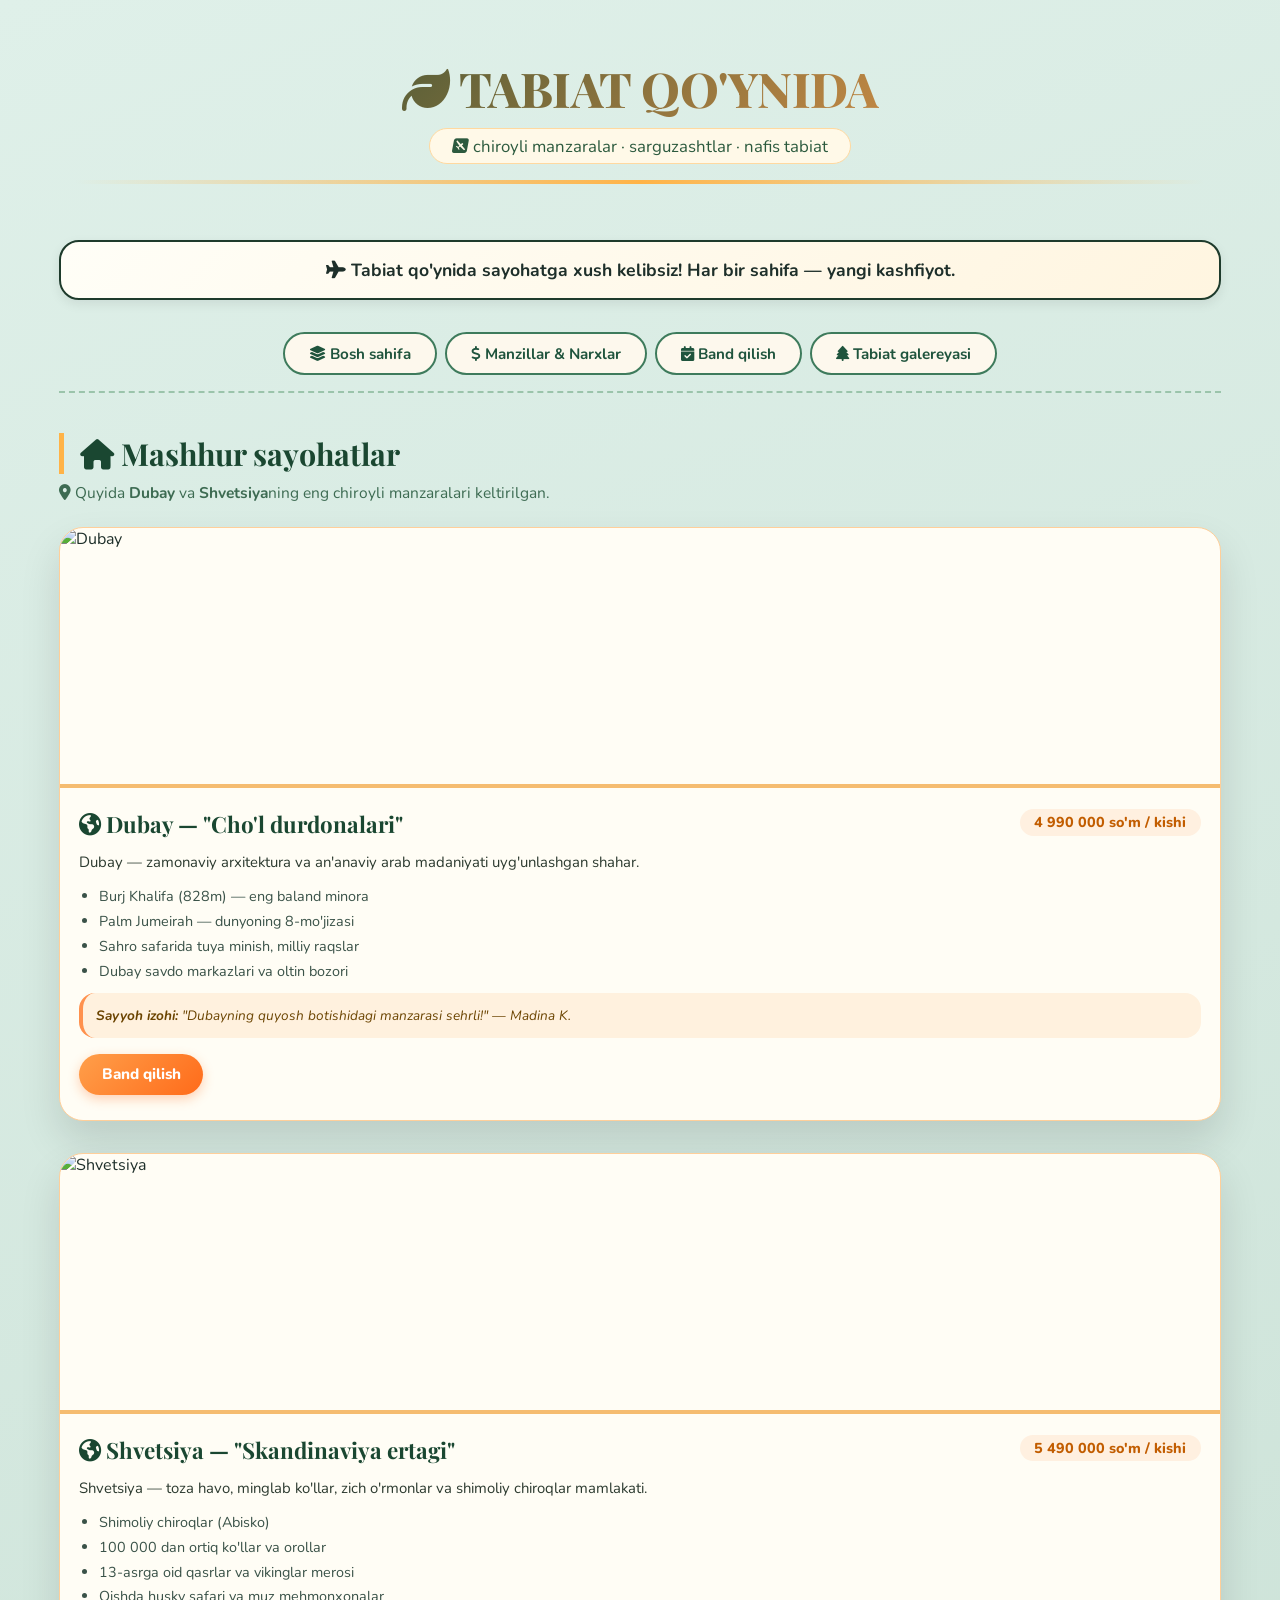
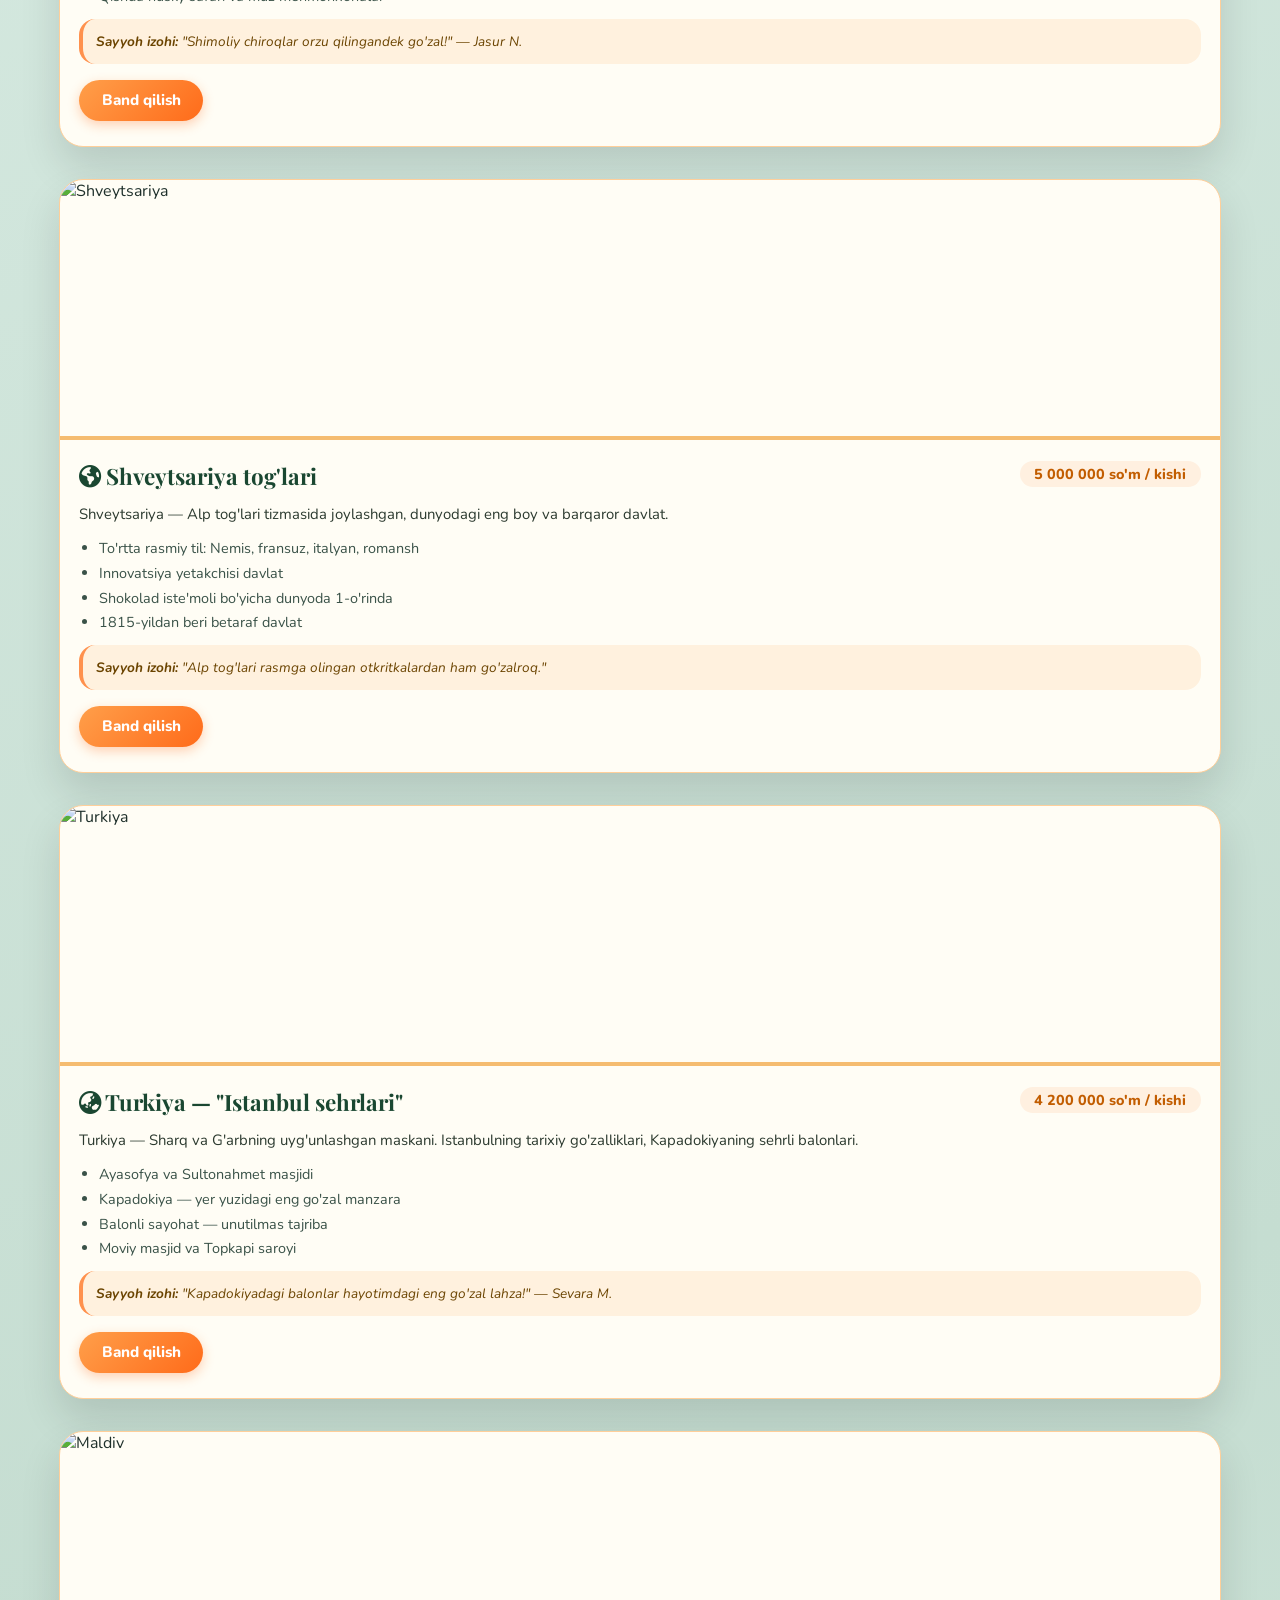
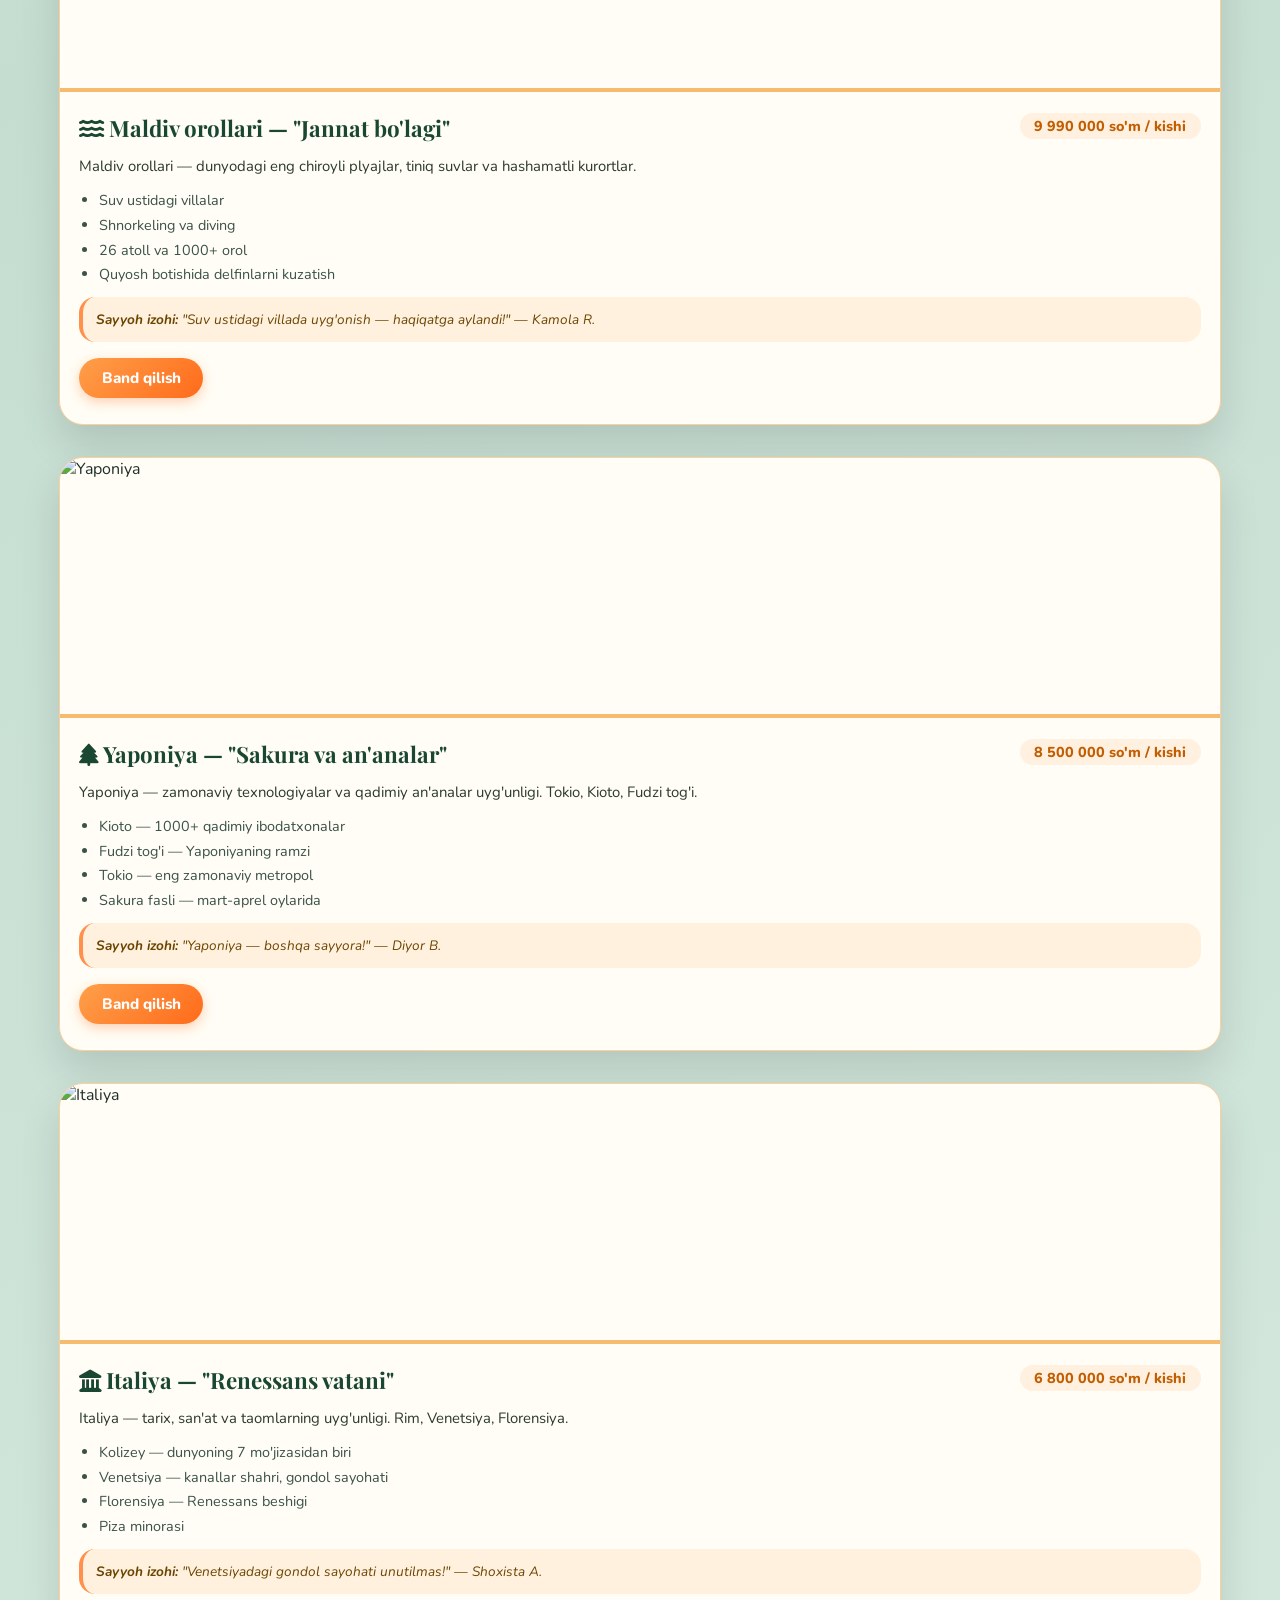
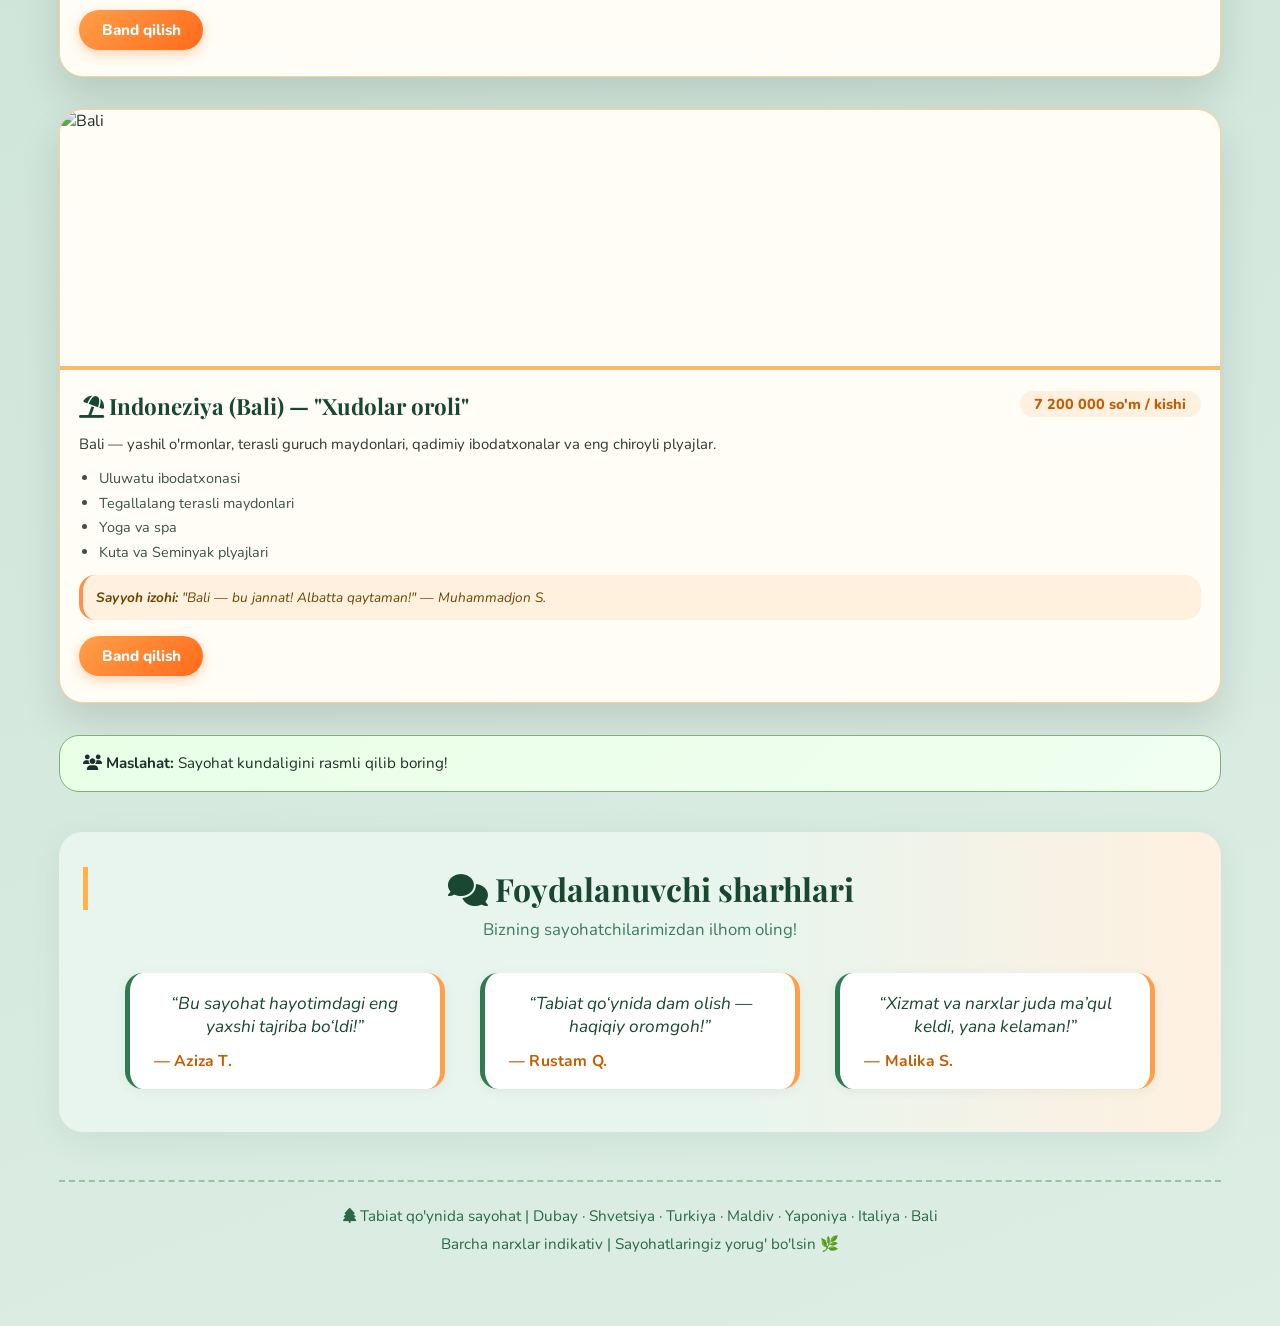
==== index.html @ a93dfc9c "first commit" ====
<!DOCTYPE html>
<html lang="uz">

<head>
    <meta charset="UTF-8">
    <meta name="viewport"
        content="width=device-width, initial-scale=1.0, maximum-scale=1.0, user-scalable=yes, viewport-fit=cover">
    <title>Tabiat Qo'ynida Sayohat</title>
    <link rel="stylesheet" href="https://cdnjs.cloudflare.com/ajax/libs/font-awesome/6.5.1/css/all.min.css">
    <link
        href="https://fonts.googleapis.com/css2?family=Playfair+Display:wght@700;800&family=Nunito:wght@400;600;700;800&display=swap"
        rel="stylesheet">
    <link rel="stylesheet" href="
    style.css">
</head>

<body>
    <div class="container">

        <div class="site-header">
            <h1><i class="fa-solid fa-leaf"></i> TABIAT QO'YNIDA</h1>
            <p><i class="fa-brands fa-avianex"></i> chiroyli manzaralar · sarguzashtlar · nafis tabiat</p>
        </div>

        <div class="welcome-bubble">
            <i class="fa-solid fa-plane"></i> Tabiat qo'ynida sayohatga xush kelibsiz! Har bir sahifa — yangi kashfiyot.
        </div>

        <div class="nav-tabs">
            <a href="#welcome-page" class="nav-tab"><i class="fa-solid fa-layer-group"></i> Bosh sahifa</a>
            <a href="#destinations-page" class="nav-tab"><i class="fa-solid fa-dollar-sign"></i> Manzillar & Narxlar</a>
            <a href="#booking-page" class="nav-tab"><i class="fa-solid fa-calendar-check"></i> Band qilish</a>
            <a href="#gallery-page" class="nav-tab"><i class="fa-solid fa-tree"></i> Tabiat galereyasi</a>
        </div>

        <!-- BOSH SAHIFA -->
        <div id="welcome-page" class="page">
            <div class="section-header">
                <h2><i class="fa-solid fa-house"></i> Mashhur sayohatlar</h2>
                <p><i class="fa-solid fa-location-dot"></i> Quyida <strong>Dubay</strong> va
                    <strong>Shvetsiya</strong>ning eng chiroyli manzaralari keltirilgan.</p>
            </div>

            <div class="travel-card" style="margin-bottom: 2rem;">
                <img class="card-img" src="https://images.unsplash.com/photo-1512453979798-5ea266f8880c?w=800&q=80"
                    alt="Dubay">
                <div class="card-content">
                    <div class="card-title">
                        <span><i class="fa-solid fa-earth-americas"></i> Dubay — "Cho'l durdonalari"</span>
                        <span class="price">4 990 000 so'm / kishi</span>
                    </div>
                    <div class="desc">Dubay — zamonaviy arxitektura va an'anaviy arab madaniyati uyg'unlashgan shahar.
                    </div>
                    <ul class="info-list">
                        <li>Burj Khalifa (828m) — eng baland minora</li>
                        <li>Palm Jumeirah — dunyoning 8-mo'jizasi</li>
                        <li>Sahro safarida tuya minish, milliy raqslar</li>
                        <li>Dubay savdo markazlari va oltin bozori</li>
                    </ul>
                    <div class="review-text"><strong>Sayyoh izohi:</strong> "Dubayning quyosh botishidagi manzarasi
                        sehrli!" — <em>Madina K.</em></div>
                    <a href="#booking-page" class="book-btn">Band qilish</a>
                </div>
            </div>

            <div class="travel-card" style="margin-bottom: 2rem;">
                <img class="card-img" src="https://images.unsplash.com/photo-1509356843151-3e7d96241e11?w=800&q=80"
                    alt="Shvetsiya">
                <div class="card-content">
                    <div class="card-title">
                        <span><i class="fa-solid fa-earth-americas"></i> Shvetsiya — "Skandinaviya ertagi"</span>
                        <span class="price">5 490 000 so'm / kishi</span>
                    </div>
                    <div class="desc">Shvetsiya — toza havo, minglab ko'llar, zich o'rmonlar va shimoliy chiroqlar
                        mamlakati.</div>
                    <ul class="info-list">
                        <li>Shimoliy chiroqlar (Abisko)</li>
                        <li>100 000 dan ortiq ko'llar va orollar</li>
                        <li>13-asrga oid qasrlar va vikinglar merosi</li>
                        <li>Qishda husky safari va muz mehmonxonalar</li>
                    </ul>
                    <div class="review-text"><strong>Sayyoh izohi:</strong> "Shimoliy chiroqlar orzu qilingandek
                        go'zal!" — <em>Jasur N.</em></div>
                    <a href="#booking-page" class="book-btn">Band qilish</a>
                </div>
            </div>

            <div class="travel-card" style="margin-bottom: 2rem;">
                <img class="card-img" src="https://images.unsplash.com/photo-1506905925346-21bda4d32df4?w=800&q=80"
                    alt="Shveytsariya">
                <div class="card-content">
                    <div class="card-title">
                        <span><i class="fa-solid fa-earth-americas"></i> Shveytsariya tog'lari</span>
                        <span class="price">5 000 000 so'm / kishi</span>
                    </div>
                    <div class="desc">Shveytsariya — Alp tog'lari tizmasida joylashgan, dunyodagi eng boy va barqaror
                        davlat.</div>
                    <ul class="info-list">
                        <li>To'rtta rasmiy til: Nemis, fransuz, italyan, romansh</li>
                        <li>Innovatsiya yetakchisi davlat</li>
                        <li>Shokolad iste'moli bo'yicha dunyoda 1-o'rinda</li>
                        <li>1815-yildan beri betaraf davlat</li>
                    </ul>
                    <div class="review-text"><strong>Sayyoh izohi:</strong> "Alp tog'lari rasmga olingan otkritkalardan
                        ham go'zalroq."</div>
                    <a href="#booking-page" class="book-btn">Band qilish</a>
                </div>
            </div>

            <div class="travel-card" style="margin-bottom: 2rem;">
                <img class="card-img" src="https://images.unsplash.com/photo-1524231757912-21f4fe3a7200?w=800&q=80"
                    alt="Turkiya">
                <div class="card-content">
                    <div class="card-title">
                        <span><i class="fa-solid fa-earth-asia"></i> Turkiya — "Istanbul sehrlari"</span>
                        <span class="price">4 200 000 so'm / kishi</span>
                    </div>
                    <div class="desc">Turkiya — Sharq va G'arbning uyg'unlashgan maskani. Istanbulning tarixiy
                        go'zalliklari, Kapadokiyaning sehrli balonlari.</div>
                    <ul class="info-list">
                        <li>Ayasofya va Sultonahmet masjidi</li>
                        <li>Kapadokiya — yer yuzidagi eng go'zal manzara</li>
                        <li>Balonli sayohat — unutilmas tajriba</li>
                        <li>Moviy masjid va Topkapi saroyi</li>
                    </ul>
                    <div class="review-text"><strong>Sayyoh izohi:</strong> "Kapadokiyadagi balonlar hayotimdagi eng
                        go'zal lahza!" — <em>Sevara M.</em></div>
                    <a href="#booking-page" class="book-btn">Band qilish</a>
                </div>
            </div>

            <div class="travel-card" style="margin-bottom: 2rem;">
                <img class="card-img" src="https://images.unsplash.com/photo-1514282401047-d79a71a590e8?w=800&q=80"
                    alt="Maldiv">
                <div class="card-content">
                    <div class="card-title">
                        <span><i class="fa-solid fa-water"></i> Maldiv orollari — "Jannat bo'lagi"</span>
                        <span class="price">9 990 000 so'm / kishi</span>
                    </div>
                    <div class="desc">Maldiv orollari — dunyodagi eng chiroyli plyajlar, tiniq suvlar va hashamatli
                        kurortlar.</div>
                    <ul class="info-list">
                        <li>Suv ustidagi villalar</li>
                        <li>Shnorkeling va diving</li>
                        <li>26 atoll va 1000+ orol</li>
                        <li>Quyosh botishida delfinlarni kuzatish</li>
                    </ul>
                    <div class="review-text"><strong>Sayyoh izohi:</strong> "Suv ustidagi villada uyg'onish — haqiqatga
                        aylandi!" — <em>Kamola R.</em></div>
                    <a href="#booking-page" class="book-btn">Band qilish</a>
                </div>
            </div>

            <div class="travel-card" style="margin-bottom: 2rem;">
                <img class="card-img" src="https://images.unsplash.com/photo-1528360983277-13d401cdc186?w=800&q=80"
                    alt="Yaponiya">
                <div class="card-content">
                    <div class="card-title">
                        <span><i class="fa-solid fa-tree"></i> Yaponiya — "Sakura va an'analar"</span>
                        <span class="price">8 500 000 so'm / kishi</span>
                    </div>
                    <div class="desc">Yaponiya — zamonaviy texnologiyalar va qadimiy an'analar uyg'unligi. Tokio, Kioto,
                        Fudzi tog'i.</div>
                    <ul class="info-list">
                        <li>Kioto — 1000+ qadimiy ibodatxonalar</li>
                        <li>Fudzi tog'i — Yaponiyaning ramzi</li>
                        <li>Tokio — eng zamonaviy metropol</li>
                        <li>Sakura fasli — mart-aprel oylarida</li>
                    </ul>
                    <div class="review-text"><strong>Sayyoh izohi:</strong> "Yaponiya — boshqa sayyora!" — <em>Diyor
                            B.</em></div>
                    <a href="#booking-page" class="book-btn">Band qilish</a>
                </div>
            </div>

            <div class="travel-card" style="margin-bottom: 2rem;">
                <img class="card-img" src="https://images.unsplash.com/photo-1552832230-c0197dd311b5?w=800&q=80"
                    alt="Italiya">
                <div class="card-content">
                    <div class="card-title">
                        <span><i class="fa-solid fa-landmark"></i> Italiya — "Renessans vatani"</span>
                        <span class="price">6 800 000 so'm / kishi</span>
                    </div>
                    <div class="desc">Italiya — tarix, san'at va taomlarning uyg'unligi. Rim, Venetsiya, Florensiya.
                    </div>
                    <ul class="info-list">
                        <li>Kolizey — dunyoning 7 mo'jizasidan biri</li>
                        <li>Venetsiya — kanallar shahri, gondol sayohati</li>
                        <li>Florensiya — Renessans beshigi</li>
                        <li>Piza minorasi</li>
                    </ul>
                    <div class="review-text"><strong>Sayyoh izohi:</strong> "Venetsiyadagi gondol sayohati unutilmas!" —
                        <em>Shoxista A.</em></div>
                    <a href="#booking-page" class="book-btn">Band qilish</a>
                </div>
            </div>

            <div class="travel-card" style="margin-bottom: 2rem;">
                <img class="card-img" src="https://images.unsplash.com/photo-1537996194471-e657df975ab4?w=800&q=80"
                    alt="Bali">
                <div class="card-content">
                    <div class="card-title">
                        <span><i class="fa-solid fa-umbrella-beach"></i> Indoneziya (Bali) — "Xudolar oroli"</span>
                        <span class="price">7 200 000 so'm / kishi</span>
                    </div>
                    <div class="desc">Bali — yashil o'rmonlar, terasli guruch maydonlari, qadimiy ibodatxonalar va eng
                        chiroyli plyajlar.</div>
                    <ul class="info-list">
                        <li>Uluwatu ibodatxonasi</li>
                        <li>Tegallalang terasli maydonlari</li>
                        <li>Yoga va spa</li>
                        <li>Kuta va Seminyak plyajlari</li>
                    </ul>
                    <div class="review-text"><strong>Sayyoh izohi:</strong> "Bali — bu jannat! Albatta qaytaman!" —
                        <em>Muhammadjon S.</em></div>
                    <a href="#booking-page" class="book-btn">Band qilish</a>
                </div>
            </div>

            <div class="travel-tip">
                <div><i class="fa-solid fa-users"></i> <strong>Maslahat:</strong> Sayohat kundaligini rasmli qilib
                     boring!</div>
            </div>
        </div>

            <!-- FOYDALANUVCHI SHARHLARI -->
            <div class="testimonial-section">
                <div class="section-header">
                    <h2><i class="fa-solid fa-comments"></i> Foydalanuvchi sharhlari</h2>
                    <p>Bizning sayohatchilarimizdan ilhom oling!</p>
                </div>
                <div class="testimonial-list">
                    <div class="testimonial">
                        <div class="testimonial-text">“Bu sayohat hayotimdagi eng yaxshi tajriba bo‘ldi!”</div>
                        <div class="testimonial-author">— <strong>Aziza T.</strong></div>
                    </div>
                    <div class="testimonial">
                        <div class="testimonial-text">“Tabiat qo‘ynida dam olish — haqiqiy oromgoh!”</div>
                        <div class="testimonial-author">— <strong>Rustam Q.</strong></div>
                    </div>
                    <div class="testimonial">
                        <div class="testimonial-text">“Xizmat va narxlar juda ma’qul keldi, yana kelaman!”</div>
                        <div class="testimonial-author">— <strong>Malika S.</strong></div>
                    </div>
                </div>
            </div>

        <!-- MANZILLAR -->
        <div id="destinations-page" class="page">
            <div class="section-header">
                <h2><i class="fa-solid fa-house"></i> Boshqa sayohat manzillari</h2>
                <p><i class="fa-solid fa-cloud"></i> Yana 4 ajoyib tabiat maskani</p>
            </div>
            <div class="card-grid">
                <div class="travel-card">
                    <img class="card-img" src="https://images.unsplash.com/photo-1501854140801-50d01698950b?w=600&q=80"
                        alt="Sirdaryo">
                    <div class="card-content">
                        <div class="card-title">
                            <span><i class="fa-solid fa-umbrella"></i> Sirdaryo bo'ylari</span>
                            <span class="price">550 000 so'm</span>
                        </div>
                        <div class="desc">Ekotur, qushlarni kuzatish, daryo bo'yida estetik eskizlar. 1 kunlik piknik.
                        </div>
                        <ul class="info-list">
                            <li>Qayiqda sayr qilish</li>
                            <li>Baliq ovlash ustaxonasi</li>
                            <li>O'tin yoqib choy ichish</li>
                        </ul>
                        <a href="#booking-page" class="book-btn">Band qilish</a>
                    </div>
                </div>
                <div class="travel-card">
                    <img class="card-img" src="https://images.unsplash.com/photo-1464822759023-fed622ff2c3b?w=600&q=80"
                        alt="Chimyon">
                    <div class="card-content">
                        <div class="card-title">
                            <span><i class="fa-solid fa-mountain"></i> Chimyon tog'lari</span>
                            <span class="price">720 000 so'm</span>
                        </div>
                        <div class="desc">Afsonaviy go'zal vodiylar, otda sayr, kechki o'tin yonida hikoyalar.</div>
                        <ul class="info-list">
                            <li>Otda 2 soatlik sayohat</li>
                            <li>Tog' cho'qqisida quyosh chiqishi</li>
                            <li>Milliy taomlar master-klassi</li>
                        </ul>
                        <a href="#booking-page" class="book-btn">Band qilish</a>
                    </div>
                </div>
                <div class="travel-card">
                    <img class="card-img" src="https://images.unsplash.com/photo-1433086966358-54859d0ed716?w=600&q=80"
                        alt="Moviy ko'l">
                    <div class="card-content">
                        <div class="card-title">
                            <span><i class="fa-solid fa-bridge"></i> Moviy ko'l</span>
                            <span class="price">850 000 so'm</span>
                        </div>
                        <div class="desc">Kemping, qayiqda sayr, yulduzlar ostidagi kecha. Ikki kunlik dastur.</div>
                        <ul class="info-list">
                            <li>Palatkada tunash</li>
                            <li>Teleskop bilan yulduzlarni kuzatish</li>
                            <li>Sketch workshop</li>
                        </ul>
                        <a href="#booking-page" class="book-btn">Band qilish</a>
                    </div>
                </div>
                <div class="travel-card">
                    <img class="card-img"
                        src=https://encrypted-tbn0.gstatic.com/images?q=tbn:ANd9GcRQKyNlygHEwhlpiHHBRqv7rq2fpWgRv-aMsA&sa"
                        alt="Lola dalalari">
                    <div class="card-content">
                        <div class="card-title">
                            <span><i class="fa-solid fa-spa"></i> Lola dalalari</span>
                            <span class="price">480 000 so'm</span>
                        </div>
                        <div class="desc">Bahorgi romantika, gullar orasida sayr, milliy taomlar va foto sessiya.</div>
                        <ul class="info-list">
                            <li>Professional suratga olish</li>
                            <li>Gulli dalada piknik</li>
                            <li>Quritilgan lola sovg'a</li>
                        </ul>
                        <a href="#booking-page" class="book-btn">Band qilish</a>
                    </div>
                </div>
            </div>
            <div class="travel-tip" style="margin-top: 2rem;">
                <div><i class="fa-solid fa-envelope-open"></i> <strong>Maxsus taklif:</strong> 2 yoki undan ortiq
                    sayohatni band qilsangiz, 10% chegirma!</div>
            </div>
        </div>

        <!-- BAND QILISH -->
        <div id="booking-page" class="page">
            <div class="section-header">
                <h2><i class="fa-solid fa-star"></i> Sayohatni band qilish</h2>
                <p>Quyidagi shaklni to'ldiring, biz siz bilan bog'lanamiz!</p>
            </div>
            <div class="booking-form">
                <div class="form-group">
                    <label><i class="fa-solid fa-address-card"></i> Ismingiz</label>
                    <input type="text" placeholder="Masalan: Aziz" required>
                </div>
                <div class="form-group">
                    <label><i class="fa-solid fa-envelope"></i> Email</label>
                    <input type="email" placeholder="aziz@example.com" required>
                </div>
                <div class="form-group">
                    <label><i class="fa-solid fa-phone"></i> Telefon raqam</label>
                    <input type="tel" placeholder="+998 90 123 45 67" required>
                </div>
                <div class="form-group">
                    <label><i class="fa-solid fa-file"></i> Sayohatni tanlang</label>
                    <select>
                        <option>🇦🇪 Dubay — 4 990 000 so'm</option>
                        <option>🇸🇪 Shvetsiya — 5 490 000 so'm</option>
                        <option>🇨🇭 Shveytsariya — 5 000 000 so'm</option>
                        <option>🇹🇷 Turkiya — 4 200 000 so'm</option>
                        <option>🌊 Maldiv — 9 990 000 so'm</option>
                        <option>🇯🇵 Yaponiya — 8 500 000 so'm</option>
                        <option>🇮🇹 Italiya — 6 800 000 so'm</option>
                        <option>🇮🇩 Bali (Indoneziya) — 7 200 000 so'm</option>
                        <option>🌊 Sirdaryo bo'ylari — 550 000 so'm</option>
                        <option>⛰️ Chimyon tog'lari — 720 000 so'm</option>
                        <option>💧 Moviy ko'l — 850 000 so'm</option>
                        <option>🌷 Lola dalalari — 480 000 so'm</option>
                    </select>
                </div>
                <div class="form-group">
                    <label><i class="fa-solid fa-database"></i> Sayohat sanasi</label>
                    <input type="date" required>
                </div>
                <div class="form-group">
                    <label><i class="fa-solid fa-users"></i> Sayohatchilar soni</label>
                    <input type="number" min="1" max="20" value="2">
                </div>
                <div class="form-group">
                    <label><i class="fa-solid fa-comment"></i> Izoh yoki maxsus talablar</label>
                    <textarea rows="3" placeholder="Shu yerga izoh yozasiz..."></textarea>
                </div>
                <a href="index1.html">
                    <button class="book-btn" style="width:100%; font-size:1.1rem; padding: 0.9rem;">
                        <i class="fa-solid fa-paper-plane"></i> Sayohatni band qilish
                    </button>
                </a>
            </div>
        </div>

        <!-- GALEREYA -->
        <div id="gallery-page" class="page">
            <div class="section-header">
                <h2><i class="fa-solid fa-images"></i> Tabiat galereyasi</h2>
                <p>Tabiatning sehrli onlari.</p>
            </div>
            <div class="gallery-grid" style="margin: 2rem 0;">
                <div class="gallery-item">
                    <img class="gallery-img"
                        src="https://images.unsplash.com/photo-1469474968028-56623f02e42e?w=400&q=80"
                        alt="Quyosh botishi" loading="lazy">
                    <p><i class="fa-solid fa-tree"></i> Quyosh botishi</p>
                </div>
                <div class="gallery-item">
                    <img class="gallery-img"
                        src="https://images.unsplash.com/photo-1439066615861-d1af74d74000?w=400&q=80" alt="Tog' ko'li"
                        loading="lazy">
                    <p><i class="fa-solid fa-mountain"></i> Tog' ko'li</p>
                </div>
                <div class="gallery-item">
                    <img class="gallery-img"
                        src="https://images.unsplash.com/photo-1506905925346-21bda4d32df4?w=400&q=80" alt="Cho'qqilar"
                        loading="lazy">
                    <p><i class="fa-solid fa-mountain"></i> Qorli cho'qqilar</p>
                </div>
                <div class="gallery-item">
                    <img class="gallery-img"
                        src="https://images.unsplash.com/photo-1433086966358-54859d0ed716?w=400&q=80" alt="Sharshara"
                        loading="lazy">
                    <p><i class="fa-solid fa-water"></i> Sharshara vodiy</p>
                </div>
                <div class="gallery-item">
                    <img class="gallery-img"
                        src="https://images.unsplash.com/photo-1464822759023-fed622ff2c3b?w=400&q=80" alt="Yaylov"
                        loading="lazy">
                    <p><i class="fa-solid fa-snowflake"></i> Yaylov va gullar</p>
                </div>
                <div class="gallery-item">
                    <img class="gallery-img"
                        src="https://images.unsplash.com/photo-1507525428034-b723cf961d3e?w=400&q=80" alt="Sohil"
                        loading="lazy">
                    <p><i class="fa-solid fa-water"></i> Sokin sohil</p>
                </div>
            </div>
            <div class="travel-tip">
                <div><i class="fa-solid fa-image"></i> <strong>Eslatma:</strong> Har bir rasm — tabiatdan olingan
                    haqiqiy kadrlar!</div>
            </div>
        </div>

        <footer>
            <p><i class="fa-solid fa-tree"></i> Tabiat qo'ynida sayohat | Dubay · Shvetsiya · Turkiya · Maldiv ·
                Yaponiya · Italiya · Bali</p>
            <p style="margin-top: 0.5rem;">Barcha narxlar indikativ | Sayohatlaringiz yorug' bo'lsin 🌿</p>
        </footer>

    </div>
</body>

</html>
---- style.css ----
* { margin: 0; padding: 0; box-sizing: border-box; }

        :root {
            --green-dark: #1a4731;
            --green-mid: #2f7a52;
            --green-light: #e8f5ee;
            --orange: #ff9f4a;
            --orange-light: #fff0e0;
            --cream: #fffdf5;
            --shadow: 0 20px 40px rgba(0,0,0,0.12);
        }

        body {
            background: linear-gradient(160deg, #dff0e9 0%, #c5ddd1 50%, #ddeee5 100%);
            font-family: 'Nunito', sans-serif;
            color: #1e2f2a;
            min-height: 100vh;
        }

        .container {
            max-width: 1200px;
            margin: 0 auto;
            padding: 1rem 1.2rem 3rem;
        }

        .site-header {
            text-align: center;
            padding: 2.5rem 1rem 1.5rem;
            margin-bottom: 2rem;
            position: relative;
        }
        .site-header::after {
            content: '';
            display: block;
            height: 4px;
            background: linear-gradient(90deg, transparent, #ffb347, transparent);
            margin-top: 1rem;
            border-radius: 2px;
        }
        .site-header h1 {
            font-family: 'Playfair Display', serif;
            font-size: 3rem;
            background: linear-gradient(135deg, #1a4731, #ff9f4a);
            -webkit-background-clip: text;
            background-clip: text;
            color: transparent;
            font-weight: 800;
            letter-spacing: -0.5px;
        }
        .site-header p {
            font-size: 1.05rem;
            color: #2c5a3e;
            background: #fff9e8;
            display: inline-block;
            padding: 0.35rem 1.4rem;
            border-radius: 40px;
            margin-top: 0.5rem;
            border: 1px solid #ffd9a0;
        }

        .welcome-bubble {
            background: linear-gradient(135deg, #fffef7, #fff5e0);
            border-radius: 20px;
            padding: 1rem 1.8rem;
            margin: 0 0 2rem;
            border: 2px solid #1e3b2c;
            font-weight: 700;
            font-size: 1.1rem;
            text-align: center;
            box-shadow: 0 4px 12px rgba(0,0,0,0.08);
        }

        .nav-tabs {
            display: flex;
            flex-wrap: wrap;
            justify-content: center;
            gap: 0.5rem;
            margin-bottom: 2.5rem;
            padding-bottom: 1rem;
            border-bottom: 2px dashed #9bc4ab;
        }
        .nav-tab {
            background: #fdf8ed;
            border: 2px solid #3e7b5c;
            padding: 0.6rem 1.5rem;
            border-radius: 60px;
            font-weight: 700;
            font-size: 0.95rem;
            color: #1f543d;
            text-decoration: none;
            transition: all 0.2s;
        }
        .nav-tab:hover {
            background: #ffe3b5;
            border-color: #ff914d;
            transform: translateY(-2px);
        }

        .page { display: none; animation: fadeIn 0.4s ease; }
        #welcome-page:target,
        #destinations-page:target,
        #booking-page:target,
        #gallery-page:target { display: block; }
        body:not(:has(:target)) #welcome-page { display: block; }
        body:has(:target) .page:not(:target) { display: none; }

        @keyframes fadeIn {
            from { opacity: 0; transform: translateY(12px); }
            to   { opacity: 1; transform: translateY(0); }
        }

        .card-grid {
            display: grid;
            grid-template-columns: repeat(auto-fit, minmax(300px, 1fr));
            gap: 2rem;
            margin-top: 1.5rem;
        }

        .travel-card {
            background: var(--cream);
            border-radius: 24px;
            overflow: hidden;
            box-shadow: var(--shadow);
            transition: transform 0.25s, box-shadow 0.25s;
            border: 1px solid #ffcf9a;
        }
        .travel-card:hover {
            transform: translateY(-6px);
            box-shadow: 0 28px 50px rgba(0,0,0,0.16);
        }

        .card-img {
            width: 100%;
            height: 260px;
            object-fit: cover;
            display: block;
            border-bottom: 4px solid #f5bc70;
        }

        .card-content { padding: 1.3rem 1.2rem 1.6rem; }

        .card-title {
            font-family: 'Playfair Display', serif;
            font-size: 1.4rem;
            font-weight: 700;
            display: flex;
            justify-content: space-between;
            align-items: flex-start;
            flex-wrap: wrap;
            gap: 0.4rem;
            margin-bottom: 0.75rem;
            color: var(--green-dark);
        }

        .price {
            background: var(--orange-light);
            padding: 0.2rem 0.9rem;
            border-radius: 60px;
            font-size: 0.9rem;
            font-family: 'Nunito', sans-serif;
            color: #c25d00;
            font-weight: 800;
            white-space: nowrap;
        }

        .desc {
            color: #2c3a2f;
            line-height: 1.6;
            margin: 0.7rem 0;
            font-size: 0.93rem;
        }

        .info-list {
            margin: 0.7rem 0;
            padding-left: 1.2rem;
            font-size: 0.9rem;
            color: #3a5248;
        }
        .info-list li { margin: 0.3rem 0; }

/* Testimonial (foydalanuvchi sharhlari) bo‘limi */
.testimonial-section {
    background: linear-gradient(90deg, #e8f5ee 60%, #fff0e0 100%);
    border-radius: 24px;
    box-shadow: 0 8px 32px rgba(44, 90, 62, 0.08);
    margin: 2.5rem 0 2.5rem 0;
    padding: 2.2rem 1.5rem 2.2rem 1.5rem;
    text-align: center;
}
.testimonial-section .section-header h2 {
    font-size: 2rem;
    color: #1a4731;
    margin-bottom: 0.2rem;
}
.testimonial-section .section-header p {
    color: #3e7b5c;
    font-size: 1.05rem;
    margin-bottom: 1.5rem;
}
.testimonial-list {
    display: flex;
    flex-wrap: wrap;
    justify-content: center;
    gap: 2.2rem;
}
.testimonial {
    background: #fff;
    border-radius: 18px;
    box-shadow: 0 2px 12px rgba(44, 90, 62, 0.07);
    padding: 1.2rem 1.5rem 1.1rem 1.5rem;
    max-width: 320px;
    min-width: 220px;
    margin: 0.5rem 0;
    border-left: 5px solid #2f7a52;
    border-right: 5px solid #ff9f4a;
    display: flex;
    flex-direction: column;
    align-items: flex-start;
    transition: transform 0.18s;
}
.testimonial:hover {
    transform: scale(1.04) rotate(-1deg);
    box-shadow: 0 8px 32px rgba(44, 90, 62, 0.13);
}
.testimonial-text {
    font-size: 1.08rem;
    color: #1a4731;
    font-style: italic;
    margin-bottom: 0.7rem;
}
.testimonial-author {
    color: #c25d00;
    font-weight: 700;
    font-size: 0.98rem;
    letter-spacing: 0.2px;
}

        .review-text {
            background: #fff1de;
            padding: 0.8rem;
            border-radius: 16px;
            margin-top: 0.8rem;
            font-style: italic;
            font-size: 0.85rem;
            border-left: 4px solid #ff914d;
            color: #6b4400;
        }

        .book-btn {
            display: inline-block;
            background: linear-gradient(135deg, #ff9f4a, #ff6b1a);
            color: white;
            font-weight: 800;
            padding: 0.65rem 1.4rem;
            border-radius: 60px;
            text-decoration: none;
            margin-top: 1rem;
            transition: 0.2s;
            font-size: 0.95rem;
            box-shadow: 0 4px 12px rgba(255,107,26,0.3);
            cursor: pointer;
            border: none;
        }
        .book-btn:hover {
            background: linear-gradient(135deg, #ffb06a, #ff7c30);
            transform: translateY(-1px);
        }

        .section-header { margin-bottom: 1.5rem; }
        .section-header h2 {
            font-family: 'Playfair Display', serif;
            font-size: 1.9rem;
            border-left: 5px solid #ffb347;
            padding-left: 1rem;
            color: var(--green-dark);
        }
        .section-header p {
            margin-top: 0.5rem;
            color: #3d6b52;
            font-size: 0.97rem;
        }

        .travel-tip {
            background: linear-gradient(135deg, #e9ffe6, #f0fff0);
            border-radius: 20px;
            padding: 1.1rem 1.4rem;
            margin: 1.8rem 0;
            display: flex;
            align-items: center;
            gap: 0.8rem;
            flex-wrap: wrap;
            border: 1px solid #7fb073;
            font-size: 0.95rem;
        }

        .booking-form {
            background: #fef9e6;
            border-radius: 30px;
            padding: 2rem 2.5rem;
            box-shadow: var(--shadow);
            border: 2px solid #ffcf8a;
            margin: 1rem 0;
            max-width: 700px;
        }
        .form-group { margin-bottom: 1.2rem; }
        label {
            font-weight: 700;
            display: block;
            margin-bottom: 0.4rem;
            color: #2b5e3b;
            font-size: 0.95rem;
        }
        input, select, textarea {
            width: 100%;
            padding: 0.8rem 1.1rem;
            border-radius: 50px;
            border: 2px solid #cfe3d6;
            background: white;
            font-size: 1rem;
            font-family: 'Nunito', sans-serif;
            transition: border-color 0.2s;
        }
        textarea { border-radius: 20px; }
        input:focus, select:focus, textarea:focus {
            border-color: #ffaa55;
            outline: none;
        }

        .gallery-grid {
            display: grid;
            grid-template-columns: repeat(auto-fit, minmax(170px, 1fr));
            gap: 1.2rem;
        }
        .gallery-item {
            border-radius: 20px;
            overflow: hidden;
            background: #ffe7c4;
            box-shadow: 0 8px 20px rgba(0,0,0,0.1);
            transition: transform 0.2s;
        }
        .gallery-item:hover { transform: scale(1.03); }
        .gallery-img {
            width: 100%;
            height: 170px;
            object-fit: cover;
            display: block;
        }
        .gallery-item p {
            padding: 0.6rem;
            text-align: center;
            font-weight: 600;
            background: #fff2e0;
            font-size: 0.85rem;
        }

        footer {
            margin-top: 3rem;
            text-align: center;
            padding: 1.5rem;
            border-top: 2px dashed #9bc0a5;
            color: #2a6745;
            font-size: 0.95rem;
        }

        @media (max-width: 640px) {
            .site-header h1 { font-size: 2rem; }
            .nav-tab { padding: 0.4rem 1rem; font-size: 0.82rem; }
            .card-title { font-size: 1.2rem; }
            .welcome-bubble { font-size: 1rem; }
            .booking-form { padding: 1.5rem; }
        }
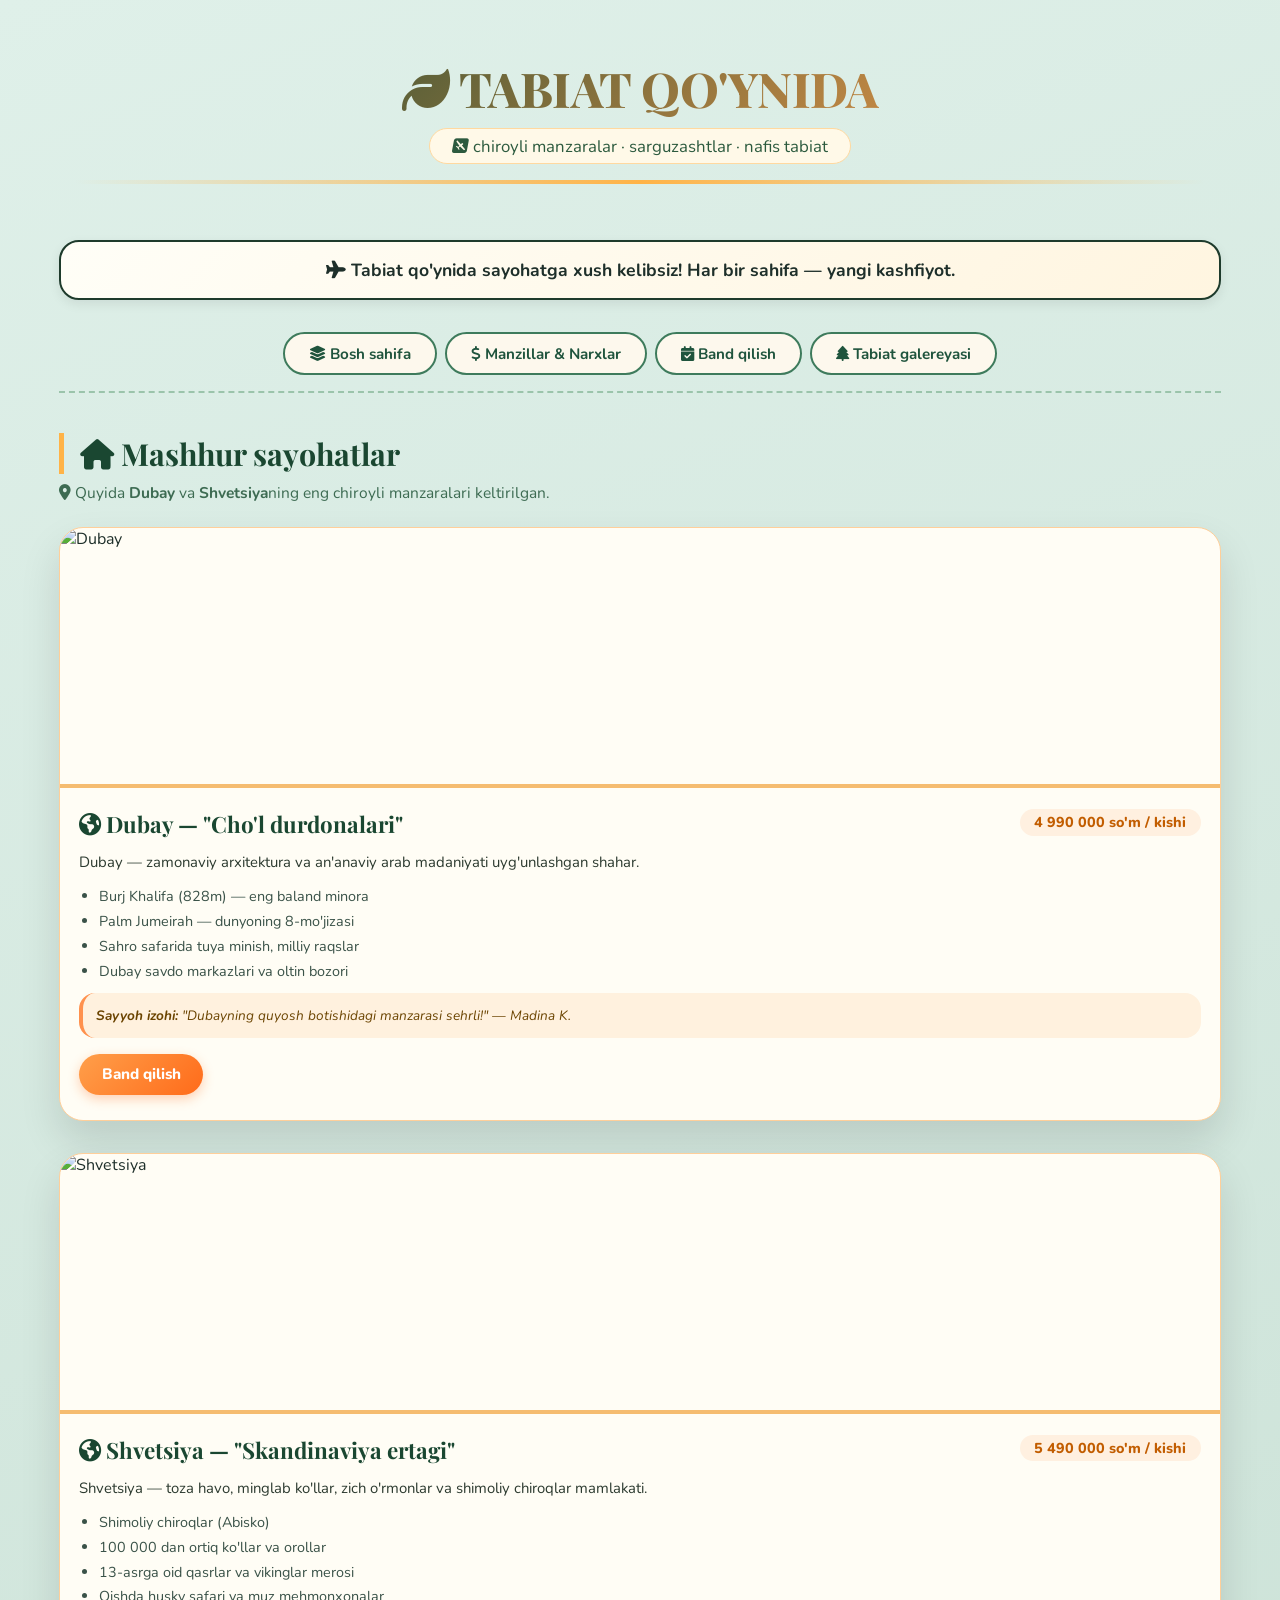
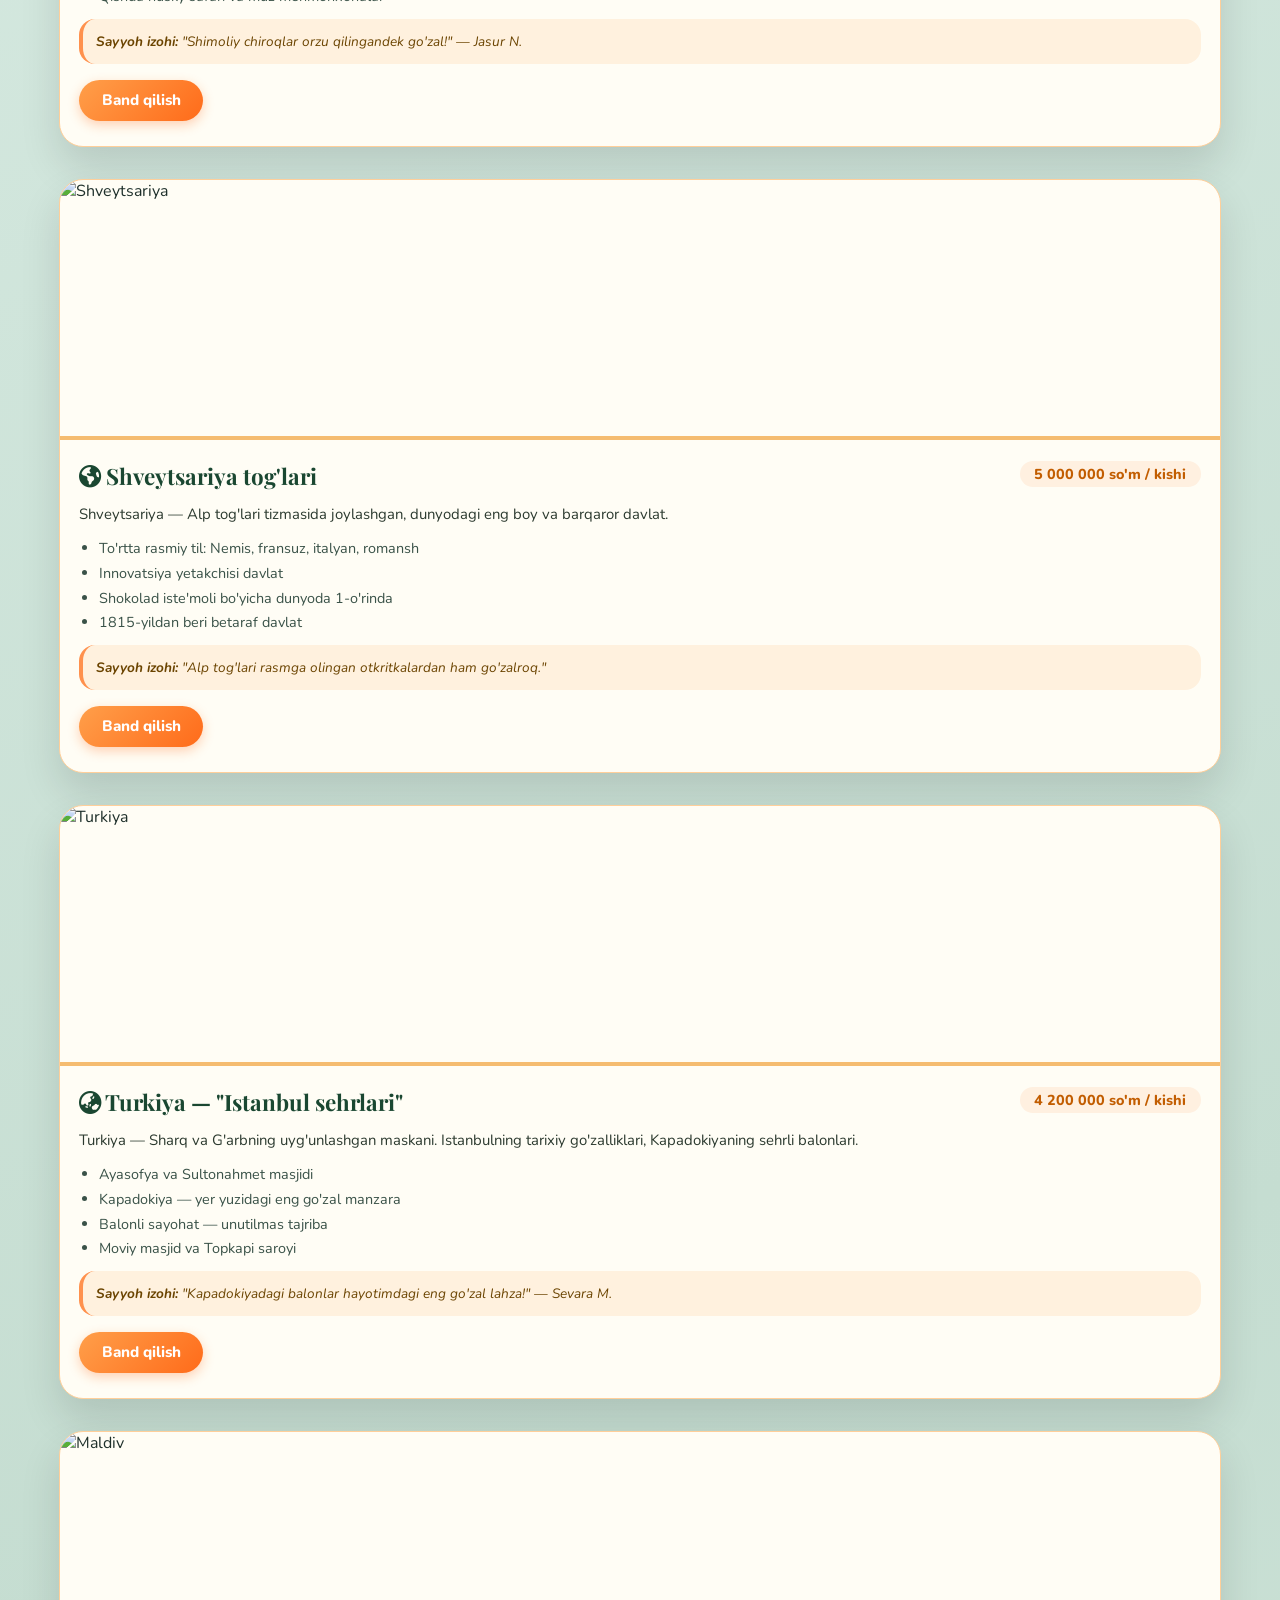
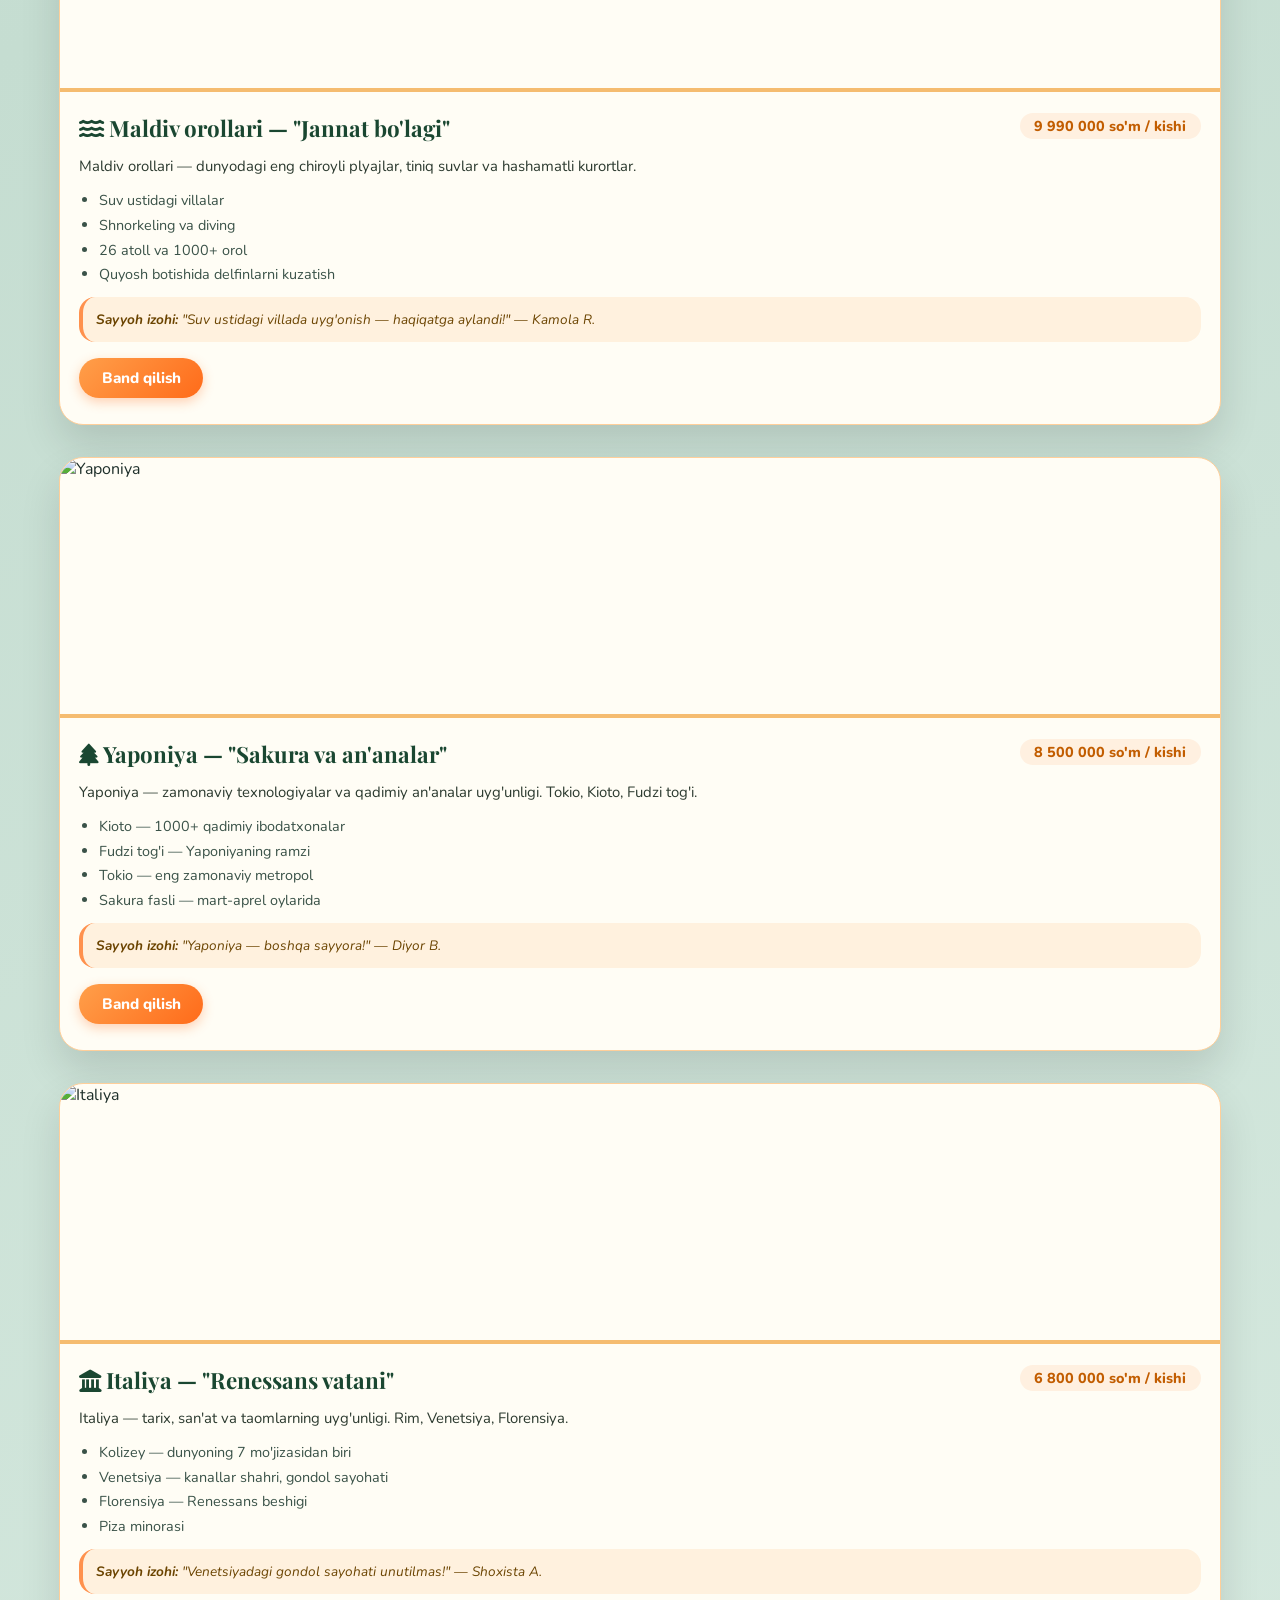
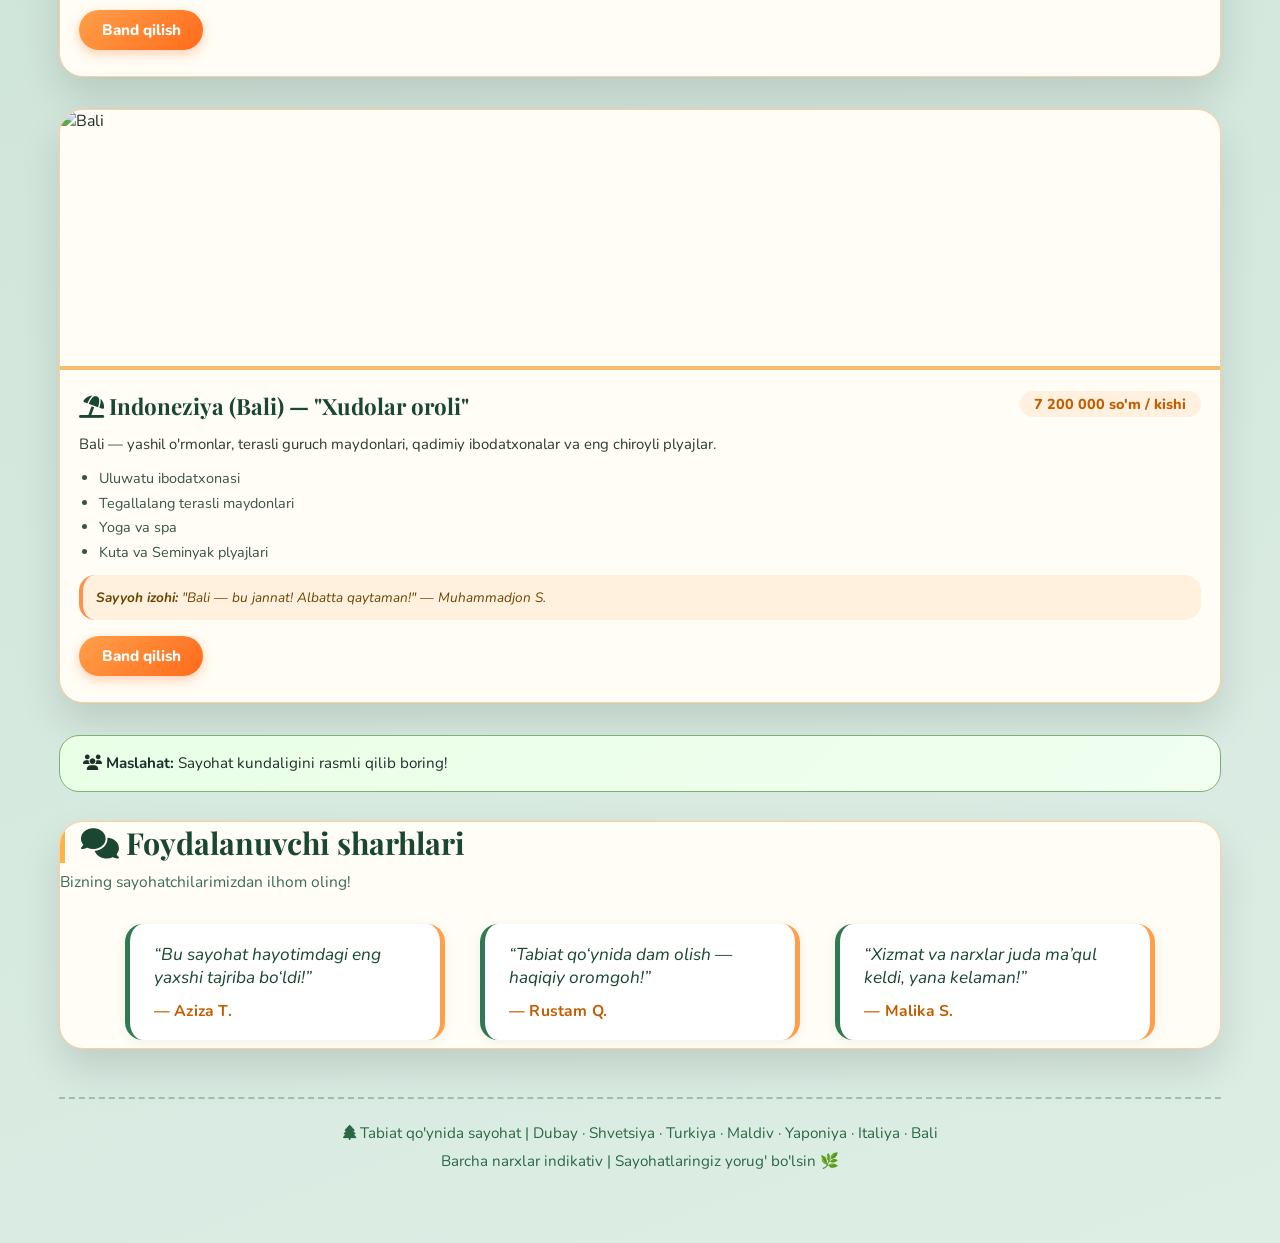
==== commit a312dd7c: "first commit" ====
--- a/index.html
+++ b/index.html
@@ -221,10 +221,8 @@
                 <div><i class="fa-solid fa-users"></i> <strong>Maslahat:</strong> Sayohat kundaligini rasmli qilib
                      boring!</div>
             </div>
-        </div>
-
-            <!-- FOYDALANUVCHI SHARHLARI -->
-            <div class="testimonial-section">
+
+            <div class="travel-card" style="margin-bottom: 2rem;">
                 <div class="section-header">
                     <h2><i class="fa-solid fa-comments"></i> Foydalanuvchi sharhlari</h2>
                     <p>Bizning sayohatchilarimizdan ilhom oling!</p>
@@ -244,8 +242,8 @@
                     </div>
                 </div>
             </div>
-
-        <!-- MANZILLAR -->
+        </div>
+
         <div id="destinations-page" class="page">
             <div class="section-header">
                 <h2><i class="fa-solid fa-house"></i> Boshqa sayohat manzillari</h2>
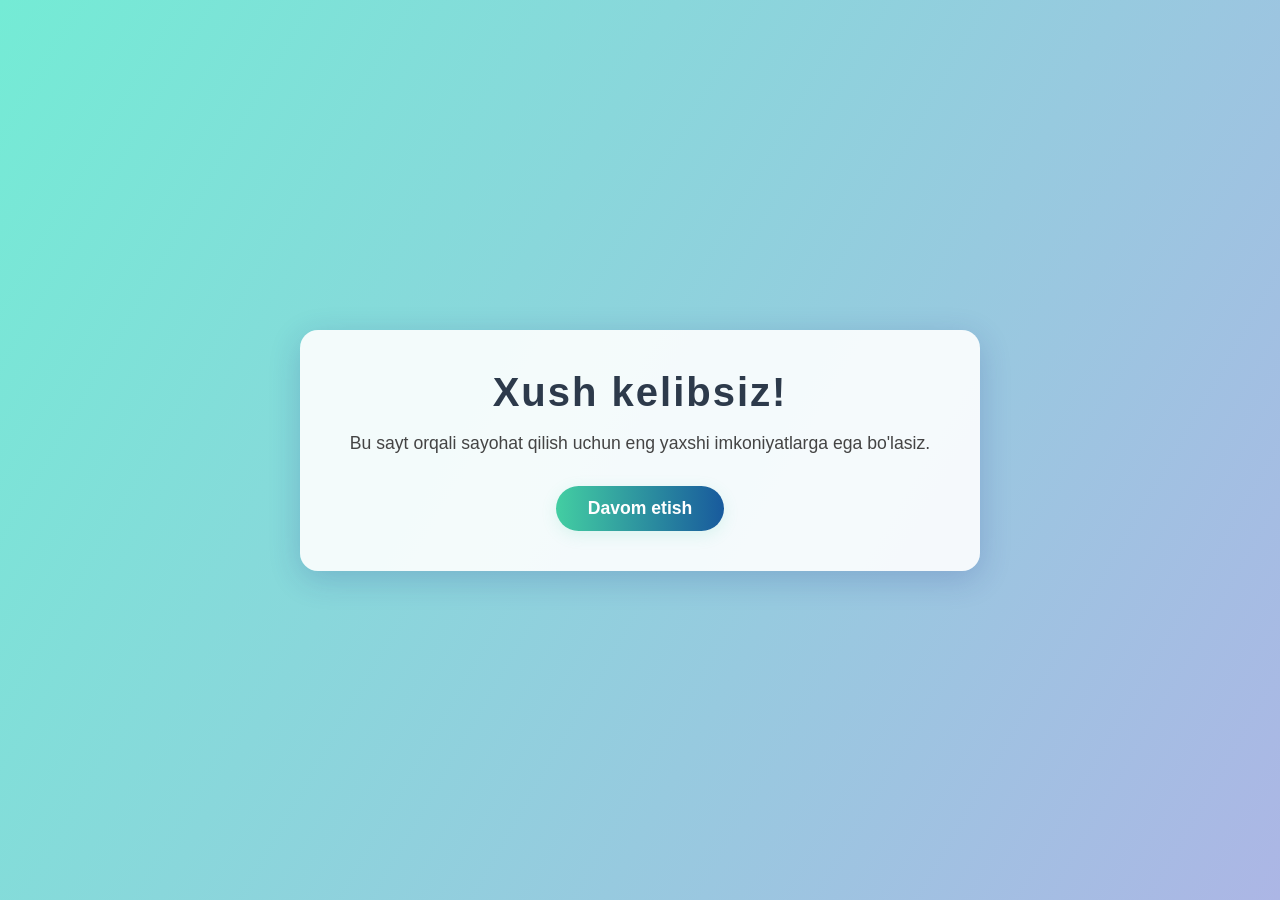
==== commit 9216c398: "first commit" ====
--- a/index.html
+++ b/index.html
@@ -1,445 +1,18 @@
-<!DOCTYPE html>
+<!DOCTYPE html> 
 <html lang="uz">
-
 <head>
     <meta charset="UTF-8">
-    <meta name="viewport"
-        content="width=device-width, initial-scale=1.0, maximum-scale=1.0, user-scalable=yes, viewport-fit=cover">
-    <title>Tabiat Qo'ynida Sayohat</title>
-    <link rel="stylesheet" href="https://cdnjs.cloudflare.com/ajax/libs/font-awesome/6.5.1/css/all.min.css">
-    <link
-        href="https://fonts.googleapis.com/css2?family=Playfair+Display:wght@700;800&family=Nunito:wght@400;600;700;800&display=swap"
-        rel="stylesheet">
-    <link rel="stylesheet" href="
-    style.css">
+    <meta name="viewport" content="width=device-width, initial-scale=1.0">
+    <title>Xush kelibsiz</title>
+    <link rel="stylesheet" href="welcome.css">
 </head>
-
 <body>
-    <div class="container">
-
-        <div class="site-header">
-            <h1><i class="fa-solid fa-leaf"></i> TABIAT QO'YNIDA</h1>
-            <p><i class="fa-brands fa-avianex"></i> chiroyli manzaralar · sarguzashtlar · nafis tabiat</p>
+    <div class="container">     
+        <div class="wrapper">
+            <h1>Xush kelibsiz!</h1>     
+            <p>Bu sayt orqali sayohat qilish uchun eng yaxshi imkoniyatlarga ega bo'lasiz.</p>
+            <a href="welcome.html" class="btn">Davom etish</a>
         </div>
-
-        <div class="welcome-bubble">
-            <i class="fa-solid fa-plane"></i> Tabiat qo'ynida sayohatga xush kelibsiz! Har bir sahifa — yangi kashfiyot.
-        </div>
-
-        <div class="nav-tabs">
-            <a href="#welcome-page" class="nav-tab"><i class="fa-solid fa-layer-group"></i> Bosh sahifa</a>
-            <a href="#destinations-page" class="nav-tab"><i class="fa-solid fa-dollar-sign"></i> Manzillar & Narxlar</a>
-            <a href="#booking-page" class="nav-tab"><i class="fa-solid fa-calendar-check"></i> Band qilish</a>
-            <a href="#gallery-page" class="nav-tab"><i class="fa-solid fa-tree"></i> Tabiat galereyasi</a>
-        </div>
-
-        <!-- BOSH SAHIFA -->
-        <div id="welcome-page" class="page">
-            <div class="section-header">
-                <h2><i class="fa-solid fa-house"></i> Mashhur sayohatlar</h2>
-                <p><i class="fa-solid fa-location-dot"></i> Quyida <strong>Dubay</strong> va
-                    <strong>Shvetsiya</strong>ning eng chiroyli manzaralari keltirilgan.</p>
-            </div>
-
-            <div class="travel-card" style="margin-bottom: 2rem;">
-                <img class="card-img" src="https://images.unsplash.com/photo-1512453979798-5ea266f8880c?w=800&q=80"
-                    alt="Dubay">
-                <div class="card-content">
-                    <div class="card-title">
-                        <span><i class="fa-solid fa-earth-americas"></i> Dubay — "Cho'l durdonalari"</span>
-                        <span class="price">4 990 000 so'm / kishi</span>
-                    </div>
-                    <div class="desc">Dubay — zamonaviy arxitektura va an'anaviy arab madaniyati uyg'unlashgan shahar.
-                    </div>
-                    <ul class="info-list">
-                        <li>Burj Khalifa (828m) — eng baland minora</li>
-                        <li>Palm Jumeirah — dunyoning 8-mo'jizasi</li>
-                        <li>Sahro safarida tuya minish, milliy raqslar</li>
-                        <li>Dubay savdo markazlari va oltin bozori</li>
-                    </ul>
-                    <div class="review-text"><strong>Sayyoh izohi:</strong> "Dubayning quyosh botishidagi manzarasi
-                        sehrli!" — <em>Madina K.</em></div>
-                    <a href="#booking-page" class="book-btn">Band qilish</a>
-                </div>
-            </div>
-
-            <div class="travel-card" style="margin-bottom: 2rem;">
-                <img class="card-img" src="https://images.unsplash.com/photo-1509356843151-3e7d96241e11?w=800&q=80"
-                    alt="Shvetsiya">
-                <div class="card-content">
-                    <div class="card-title">
-                        <span><i class="fa-solid fa-earth-americas"></i> Shvetsiya — "Skandinaviya ertagi"</span>
-                        <span class="price">5 490 000 so'm / kishi</span>
-                    </div>
-                    <div class="desc">Shvetsiya — toza havo, minglab ko'llar, zich o'rmonlar va shimoliy chiroqlar
-                        mamlakati.</div>
-                    <ul class="info-list">
-                        <li>Shimoliy chiroqlar (Abisko)</li>
-                        <li>100 000 dan ortiq ko'llar va orollar</li>
-                        <li>13-asrga oid qasrlar va vikinglar merosi</li>
-                        <li>Qishda husky safari va muz mehmonxonalar</li>
-                    </ul>
-                    <div class="review-text"><strong>Sayyoh izohi:</strong> "Shimoliy chiroqlar orzu qilingandek
-                        go'zal!" — <em>Jasur N.</em></div>
-                    <a href="#booking-page" class="book-btn">Band qilish</a>
-                </div>
-            </div>
-
-            <div class="travel-card" style="margin-bottom: 2rem;">
-                <img class="card-img" src="https://images.unsplash.com/photo-1506905925346-21bda4d32df4?w=800&q=80"
-                    alt="Shveytsariya">
-                <div class="card-content">
-                    <div class="card-title">
-                        <span><i class="fa-solid fa-earth-americas"></i> Shveytsariya tog'lari</span>
-                        <span class="price">5 000 000 so'm / kishi</span>
-                    </div>
-                    <div class="desc">Shveytsariya — Alp tog'lari tizmasida joylashgan, dunyodagi eng boy va barqaror
-                        davlat.</div>
-                    <ul class="info-list">
-                        <li>To'rtta rasmiy til: Nemis, fransuz, italyan, romansh</li>
-                        <li>Innovatsiya yetakchisi davlat</li>
-                        <li>Shokolad iste'moli bo'yicha dunyoda 1-o'rinda</li>
-                        <li>1815-yildan beri betaraf davlat</li>
-                    </ul>
-                    <div class="review-text"><strong>Sayyoh izohi:</strong> "Alp tog'lari rasmga olingan otkritkalardan
-                        ham go'zalroq."</div>
-                    <a href="#booking-page" class="book-btn">Band qilish</a>
-                </div>
-            </div>
-
-            <div class="travel-card" style="margin-bottom: 2rem;">
-                <img class="card-img" src="https://images.unsplash.com/photo-1524231757912-21f4fe3a7200?w=800&q=80"
-                    alt="Turkiya">
-                <div class="card-content">
-                    <div class="card-title">
-                        <span><i class="fa-solid fa-earth-asia"></i> Turkiya — "Istanbul sehrlari"</span>
-                        <span class="price">4 200 000 so'm / kishi</span>
-                    </div>
-                    <div class="desc">Turkiya — Sharq va G'arbning uyg'unlashgan maskani. Istanbulning tarixiy
-                        go'zalliklari, Kapadokiyaning sehrli balonlari.</div>
-                    <ul class="info-list">
-                        <li>Ayasofya va Sultonahmet masjidi</li>
-                        <li>Kapadokiya — yer yuzidagi eng go'zal manzara</li>
-                        <li>Balonli sayohat — unutilmas tajriba</li>
-                        <li>Moviy masjid va Topkapi saroyi</li>
-                    </ul>
-                    <div class="review-text"><strong>Sayyoh izohi:</strong> "Kapadokiyadagi balonlar hayotimdagi eng
-                        go'zal lahza!" — <em>Sevara M.</em></div>
-                    <a href="#booking-page" class="book-btn">Band qilish</a>
-                </div>
-            </div>
-
-            <div class="travel-card" style="margin-bottom: 2rem;">
-                <img class="card-img" src="https://images.unsplash.com/photo-1514282401047-d79a71a590e8?w=800&q=80"
-                    alt="Maldiv">
-                <div class="card-content">
-                    <div class="card-title">
-                        <span><i class="fa-solid fa-water"></i> Maldiv orollari — "Jannat bo'lagi"</span>
-                        <span class="price">9 990 000 so'm / kishi</span>
-                    </div>
-                    <div class="desc">Maldiv orollari — dunyodagi eng chiroyli plyajlar, tiniq suvlar va hashamatli
-                        kurortlar.</div>
-                    <ul class="info-list">
-                        <li>Suv ustidagi villalar</li>
-                        <li>Shnorkeling va diving</li>
-                        <li>26 atoll va 1000+ orol</li>
-                        <li>Quyosh botishida delfinlarni kuzatish</li>
-                    </ul>
-                    <div class="review-text"><strong>Sayyoh izohi:</strong> "Suv ustidagi villada uyg'onish — haqiqatga
-                        aylandi!" — <em>Kamola R.</em></div>
-                    <a href="#booking-page" class="book-btn">Band qilish</a>
-                </div>
-            </div>
-
-            <div class="travel-card" style="margin-bottom: 2rem;">
-                <img class="card-img" src="https://images.unsplash.com/photo-1528360983277-13d401cdc186?w=800&q=80"
-                    alt="Yaponiya">
-                <div class="card-content">
-                    <div class="card-title">
-                        <span><i class="fa-solid fa-tree"></i> Yaponiya — "Sakura va an'analar"</span>
-                        <span class="price">8 500 000 so'm / kishi</span>
-                    </div>
-                    <div class="desc">Yaponiya — zamonaviy texnologiyalar va qadimiy an'analar uyg'unligi. Tokio, Kioto,
-                        Fudzi tog'i.</div>
-                    <ul class="info-list">
-                        <li>Kioto — 1000+ qadimiy ibodatxonalar</li>
-                        <li>Fudzi tog'i — Yaponiyaning ramzi</li>
-                        <li>Tokio — eng zamonaviy metropol</li>
-                        <li>Sakura fasli — mart-aprel oylarida</li>
-                    </ul>
-                    <div class="review-text"><strong>Sayyoh izohi:</strong> "Yaponiya — boshqa sayyora!" — <em>Diyor
-                            B.</em></div>
-                    <a href="#booking-page" class="book-btn">Band qilish</a>
-                </div>
-            </div>
-
-            <div class="travel-card" style="margin-bottom: 2rem;">
-                <img class="card-img" src="https://images.unsplash.com/photo-1552832230-c0197dd311b5?w=800&q=80"
-                    alt="Italiya">
-                <div class="card-content">
-                    <div class="card-title">
-                        <span><i class="fa-solid fa-landmark"></i> Italiya — "Renessans vatani"</span>
-                        <span class="price">6 800 000 so'm / kishi</span>
-                    </div>
-                    <div class="desc">Italiya — tarix, san'at va taomlarning uyg'unligi. Rim, Venetsiya, Florensiya.
-                    </div>
-                    <ul class="info-list">
-                        <li>Kolizey — dunyoning 7 mo'jizasidan biri</li>
-                        <li>Venetsiya — kanallar shahri, gondol sayohati</li>
-                        <li>Florensiya — Renessans beshigi</li>
-                        <li>Piza minorasi</li>
-                    </ul>
-                    <div class="review-text"><strong>Sayyoh izohi:</strong> "Venetsiyadagi gondol sayohati unutilmas!" —
-                        <em>Shoxista A.</em></div>
-                    <a href="#booking-page" class="book-btn">Band qilish</a>
-                </div>
-            </div>
-
-            <div class="travel-card" style="margin-bottom: 2rem;">
-                <img class="card-img" src="https://images.unsplash.com/photo-1537996194471-e657df975ab4?w=800&q=80"
-                    alt="Bali">
-                <div class="card-content">
-                    <div class="card-title">
-                        <span><i class="fa-solid fa-umbrella-beach"></i> Indoneziya (Bali) — "Xudolar oroli"</span>
-                        <span class="price">7 200 000 so'm / kishi</span>
-                    </div>
-                    <div class="desc">Bali — yashil o'rmonlar, terasli guruch maydonlari, qadimiy ibodatxonalar va eng
-                        chiroyli plyajlar.</div>
-                    <ul class="info-list">
-                        <li>Uluwatu ibodatxonasi</li>
-                        <li>Tegallalang terasli maydonlari</li>
-                        <li>Yoga va spa</li>
-                        <li>Kuta va Seminyak plyajlari</li>
-                    </ul>
-                    <div class="review-text"><strong>Sayyoh izohi:</strong> "Bali — bu jannat! Albatta qaytaman!" —
-                        <em>Muhammadjon S.</em></div>
-                    <a href="#booking-page" class="book-btn">Band qilish</a>
-                </div>
-            </div>
-
-            <div class="travel-tip">
-                <div><i class="fa-solid fa-users"></i> <strong>Maslahat:</strong> Sayohat kundaligini rasmli qilib
-                     boring!</div>
-            </div>
-
-            <div class="travel-card" style="margin-bottom: 2rem;">
-                <div class="section-header">
-                    <h2><i class="fa-solid fa-comments"></i> Foydalanuvchi sharhlari</h2>
-                    <p>Bizning sayohatchilarimizdan ilhom oling!</p>
-                </div>
-                <div class="testimonial-list">
-                    <div class="testimonial">
-                        <div class="testimonial-text">“Bu sayohat hayotimdagi eng yaxshi tajriba bo‘ldi!”</div>
-                        <div class="testimonial-author">— <strong>Aziza T.</strong></div>
-                    </div>
-                    <div class="testimonial">
-                        <div class="testimonial-text">“Tabiat qo‘ynida dam olish — haqiqiy oromgoh!”</div>
-                        <div class="testimonial-author">— <strong>Rustam Q.</strong></div>
-                    </div>
-                    <div class="testimonial">
-                        <div class="testimonial-text">“Xizmat va narxlar juda ma’qul keldi, yana kelaman!”</div>
-                        <div class="testimonial-author">— <strong>Malika S.</strong></div>
-                    </div>
-                </div>
-            </div>
-        </div>
-
-        <div id="destinations-page" class="page">
-            <div class="section-header">
-                <h2><i class="fa-solid fa-house"></i> Boshqa sayohat manzillari</h2>
-                <p><i class="fa-solid fa-cloud"></i> Yana 4 ajoyib tabiat maskani</p>
-            </div>
-            <div class="card-grid">
-                <div class="travel-card">
-                    <img class="card-img" src="https://images.unsplash.com/photo-1501854140801-50d01698950b?w=600&q=80"
-                        alt="Sirdaryo">
-                    <div class="card-content">
-                        <div class="card-title">
-                            <span><i class="fa-solid fa-umbrella"></i> Sirdaryo bo'ylari</span>
-                            <span class="price">550 000 so'm</span>
-                        </div>
-                        <div class="desc">Ekotur, qushlarni kuzatish, daryo bo'yida estetik eskizlar. 1 kunlik piknik.
-                        </div>
-                        <ul class="info-list">
-                            <li>Qayiqda sayr qilish</li>
-                            <li>Baliq ovlash ustaxonasi</li>
-                            <li>O'tin yoqib choy ichish</li>
-                        </ul>
-                        <a href="#booking-page" class="book-btn">Band qilish</a>
-                    </div>
-                </div>
-                <div class="travel-card">
-                    <img class="card-img" src="https://images.unsplash.com/photo-1464822759023-fed622ff2c3b?w=600&q=80"
-                        alt="Chimyon">
-                    <div class="card-content">
-                        <div class="card-title">
-                            <span><i class="fa-solid fa-mountain"></i> Chimyon tog'lari</span>
-                            <span class="price">720 000 so'm</span>
-                        </div>
-                        <div class="desc">Afsonaviy go'zal vodiylar, otda sayr, kechki o'tin yonida hikoyalar.</div>
-                        <ul class="info-list">
-                            <li>Otda 2 soatlik sayohat</li>
-                            <li>Tog' cho'qqisida quyosh chiqishi</li>
-                            <li>Milliy taomlar master-klassi</li>
-                        </ul>
-                        <a href="#booking-page" class="book-btn">Band qilish</a>
-                    </div>
-                </div>
-                <div class="travel-card">
-                    <img class="card-img" src="https://images.unsplash.com/photo-1433086966358-54859d0ed716?w=600&q=80"
-                        alt="Moviy ko'l">
-                    <div class="card-content">
-                        <div class="card-title">
-                            <span><i class="fa-solid fa-bridge"></i> Moviy ko'l</span>
-                            <span class="price">850 000 so'm</span>
-                        </div>
-                        <div class="desc">Kemping, qayiqda sayr, yulduzlar ostidagi kecha. Ikki kunlik dastur.</div>
-                        <ul class="info-list">
-                            <li>Palatkada tunash</li>
-                            <li>Teleskop bilan yulduzlarni kuzatish</li>
-                            <li>Sketch workshop</li>
-                        </ul>
-                        <a href="#booking-page" class="book-btn">Band qilish</a>
-                    </div>
-                </div>
-                <div class="travel-card">
-                    <img class="card-img"
-                        src=https://encrypted-tbn0.gstatic.com/images?q=tbn:ANd9GcRQKyNlygHEwhlpiHHBRqv7rq2fpWgRv-aMsA&sa"
-                        alt="Lola dalalari">
-                    <div class="card-content">
-                        <div class="card-title">
-                            <span><i class="fa-solid fa-spa"></i> Lola dalalari</span>
-                            <span class="price">480 000 so'm</span>
-                        </div>
-                        <div class="desc">Bahorgi romantika, gullar orasida sayr, milliy taomlar va foto sessiya.</div>
-                        <ul class="info-list">
-                            <li>Professional suratga olish</li>
-                            <li>Gulli dalada piknik</li>
-                            <li>Quritilgan lola sovg'a</li>
-                        </ul>
-                        <a href="#booking-page" class="book-btn">Band qilish</a>
-                    </div>
-                </div>
-            </div>
-            <div class="travel-tip" style="margin-top: 2rem;">
-                <div><i class="fa-solid fa-envelope-open"></i> <strong>Maxsus taklif:</strong> 2 yoki undan ortiq
-                    sayohatni band qilsangiz, 10% chegirma!</div>
-            </div>
-        </div>
-
-        <!-- BAND QILISH -->
-        <div id="booking-page" class="page">
-            <div class="section-header">
-                <h2><i class="fa-solid fa-star"></i> Sayohatni band qilish</h2>
-                <p>Quyidagi shaklni to'ldiring, biz siz bilan bog'lanamiz!</p>
-            </div>
-            <div class="booking-form">
-                <div class="form-group">
-                    <label><i class="fa-solid fa-address-card"></i> Ismingiz</label>
-                    <input type="text" placeholder="Masalan: Aziz" required>
-                </div>
-                <div class="form-group">
-                    <label><i class="fa-solid fa-envelope"></i> Email</label>
-                    <input type="email" placeholder="aziz@example.com" required>
-                </div>
-                <div class="form-group">
-                    <label><i class="fa-solid fa-phone"></i> Telefon raqam</label>
-                    <input type="tel" placeholder="+998 90 123 45 67" required>
-                </div>
-                <div class="form-group">
-                    <label><i class="fa-solid fa-file"></i> Sayohatni tanlang</label>
-                    <select>
-                        <option>🇦🇪 Dubay — 4 990 000 so'm</option>
-                        <option>🇸🇪 Shvetsiya — 5 490 000 so'm</option>
-                        <option>🇨🇭 Shveytsariya — 5 000 000 so'm</option>
-                        <option>🇹🇷 Turkiya — 4 200 000 so'm</option>
-                        <option>🌊 Maldiv — 9 990 000 so'm</option>
-                        <option>🇯🇵 Yaponiya — 8 500 000 so'm</option>
-                        <option>🇮🇹 Italiya — 6 800 000 so'm</option>
-                        <option>🇮🇩 Bali (Indoneziya) — 7 200 000 so'm</option>
-                        <option>🌊 Sirdaryo bo'ylari — 550 000 so'm</option>
-                        <option>⛰️ Chimyon tog'lari — 720 000 so'm</option>
-                        <option>💧 Moviy ko'l — 850 000 so'm</option>
-                        <option>🌷 Lola dalalari — 480 000 so'm</option>
-                    </select>
-                </div>
-                <div class="form-group">
-                    <label><i class="fa-solid fa-database"></i> Sayohat sanasi</label>
-                    <input type="date" required>
-                </div>
-                <div class="form-group">
-                    <label><i class="fa-solid fa-users"></i> Sayohatchilar soni</label>
-                    <input type="number" min="1" max="20" value="2">
-                </div>
-                <div class="form-group">
-                    <label><i class="fa-solid fa-comment"></i> Izoh yoki maxsus talablar</label>
-                    <textarea rows="3" placeholder="Shu yerga izoh yozasiz..."></textarea>
-                </div>
-                <a href="index1.html">
-                    <button class="book-btn" style="width:100%; font-size:1.1rem; padding: 0.9rem;">
-                        <i class="fa-solid fa-paper-plane"></i> Sayohatni band qilish
-                    </button>
-                </a>
-            </div>
-        </div>
-
-        <!-- GALEREYA -->
-        <div id="gallery-page" class="page">
-            <div class="section-header">
-                <h2><i class="fa-solid fa-images"></i> Tabiat galereyasi</h2>
-                <p>Tabiatning sehrli onlari.</p>
-            </div>
-            <div class="gallery-grid" style="margin: 2rem 0;">
-                <div class="gallery-item">
-                    <img class="gallery-img"
-                        src="https://images.unsplash.com/photo-1469474968028-56623f02e42e?w=400&q=80"
-                        alt="Quyosh botishi" loading="lazy">
-                    <p><i class="fa-solid fa-tree"></i> Quyosh botishi</p>
-                </div>
-                <div class="gallery-item">
-                    <img class="gallery-img"
-                        src="https://images.unsplash.com/photo-1439066615861-d1af74d74000?w=400&q=80" alt="Tog' ko'li"
-                        loading="lazy">
-                    <p><i class="fa-solid fa-mountain"></i> Tog' ko'li</p>
-                </div>
-                <div class="gallery-item">
-                    <img class="gallery-img"
-                        src="https://images.unsplash.com/photo-1506905925346-21bda4d32df4?w=400&q=80" alt="Cho'qqilar"
-                        loading="lazy">
-                    <p><i class="fa-solid fa-mountain"></i> Qorli cho'qqilar</p>
-                </div>
-                <div class="gallery-item">
-                    <img class="gallery-img"
-                        src="https://images.unsplash.com/photo-1433086966358-54859d0ed716?w=400&q=80" alt="Sharshara"
-                        loading="lazy">
-                    <p><i class="fa-solid fa-water"></i> Sharshara vodiy</p>
-                </div>
-                <div class="gallery-item">
-                    <img class="gallery-img"
-                        src="https://images.unsplash.com/photo-1464822759023-fed622ff2c3b?w=400&q=80" alt="Yaylov"
-                        loading="lazy">
-                    <p><i class="fa-solid fa-snowflake"></i> Yaylov va gullar</p>
-                </div>
-                <div class="gallery-item">
-                    <img class="gallery-img"
-                        src="https://images.unsplash.com/photo-1507525428034-b723cf961d3e?w=400&q=80" alt="Sohil"
-                        loading="lazy">
-                    <p><i class="fa-solid fa-water"></i> Sokin sohil</p>
-                </div>
-            </div>
-            <div class="travel-tip">
-                <div><i class="fa-solid fa-image"></i> <strong>Eslatma:</strong> Har bir rasm — tabiatdan olingan
-                    haqiqiy kadrlar!</div>
-            </div>
-        </div>
-
-        <footer>
-            <p><i class="fa-solid fa-tree"></i> Tabiat qo'ynida sayohat | Dubay · Shvetsiya · Turkiya · Maldiv ·
-                Yaponiya · Italiya · Bali</p>
-            <p style="margin-top: 0.5rem;">Barcha narxlar indikativ | Sayohatlaringiz yorug' bo'lsin 🌿</p>
-        </footer>
-
     </div>
 </body>
-
 </html>
--- a/welcome.css
+++ b/welcome.css
@@ -0,0 +1,61 @@
+* {
+    padding: 0;
+    margin: 0;
+    box-sizing: border-box;
+    font-family: 'Segoe UI', Verdana, Geneva, Tahoma, sans-serif;
+}
+
+body {
+    background: linear-gradient(120deg, #74ebd5 0%, #ACB6E5 100%);
+    min-height: 100vh;
+}
+
+.container {
+    width: 100vw;
+    height: 100vh;
+    display: flex;
+    align-items: center;
+    justify-content: center;
+}
+
+.wrapper {
+    background: rgba(255, 255, 255, 0.9);
+    padding: 40px 50px;
+    border-radius: 18px;
+    box-shadow: 0 8px 32px 0 rgba(31, 38, 135, 0.2);
+    text-align: center;
+    min-width: 320px;
+}
+
+.wrapper h1 {
+    color: #2d3a4b;
+    font-size: 2.5rem;
+    margin-bottom: 18px;
+    letter-spacing: 2px;
+}
+
+.wrapper p {
+    color: #444;
+    font-size: 1.1rem;
+    margin-bottom: 32px;
+}
+
+.btn {
+    display: inline-block;
+    padding: 12px 32px;
+    background: linear-gradient(90deg, #43cea2 0%, #185a9d 100%);
+    color: #fff;
+    border: none;
+    border-radius: 25px;
+    font-size: 1.1rem;
+    font-weight: 600;
+    text-decoration: none;
+    transition: background 0.3s, transform 0.2s;
+    box-shadow: 0 4px 16px rgba(67, 206, 162, 0.15);
+    cursor: pointer;
+}
+
+.btn:hover {
+    background: linear-gradient(90deg, #185a9d , #43cea2);
+
+}
